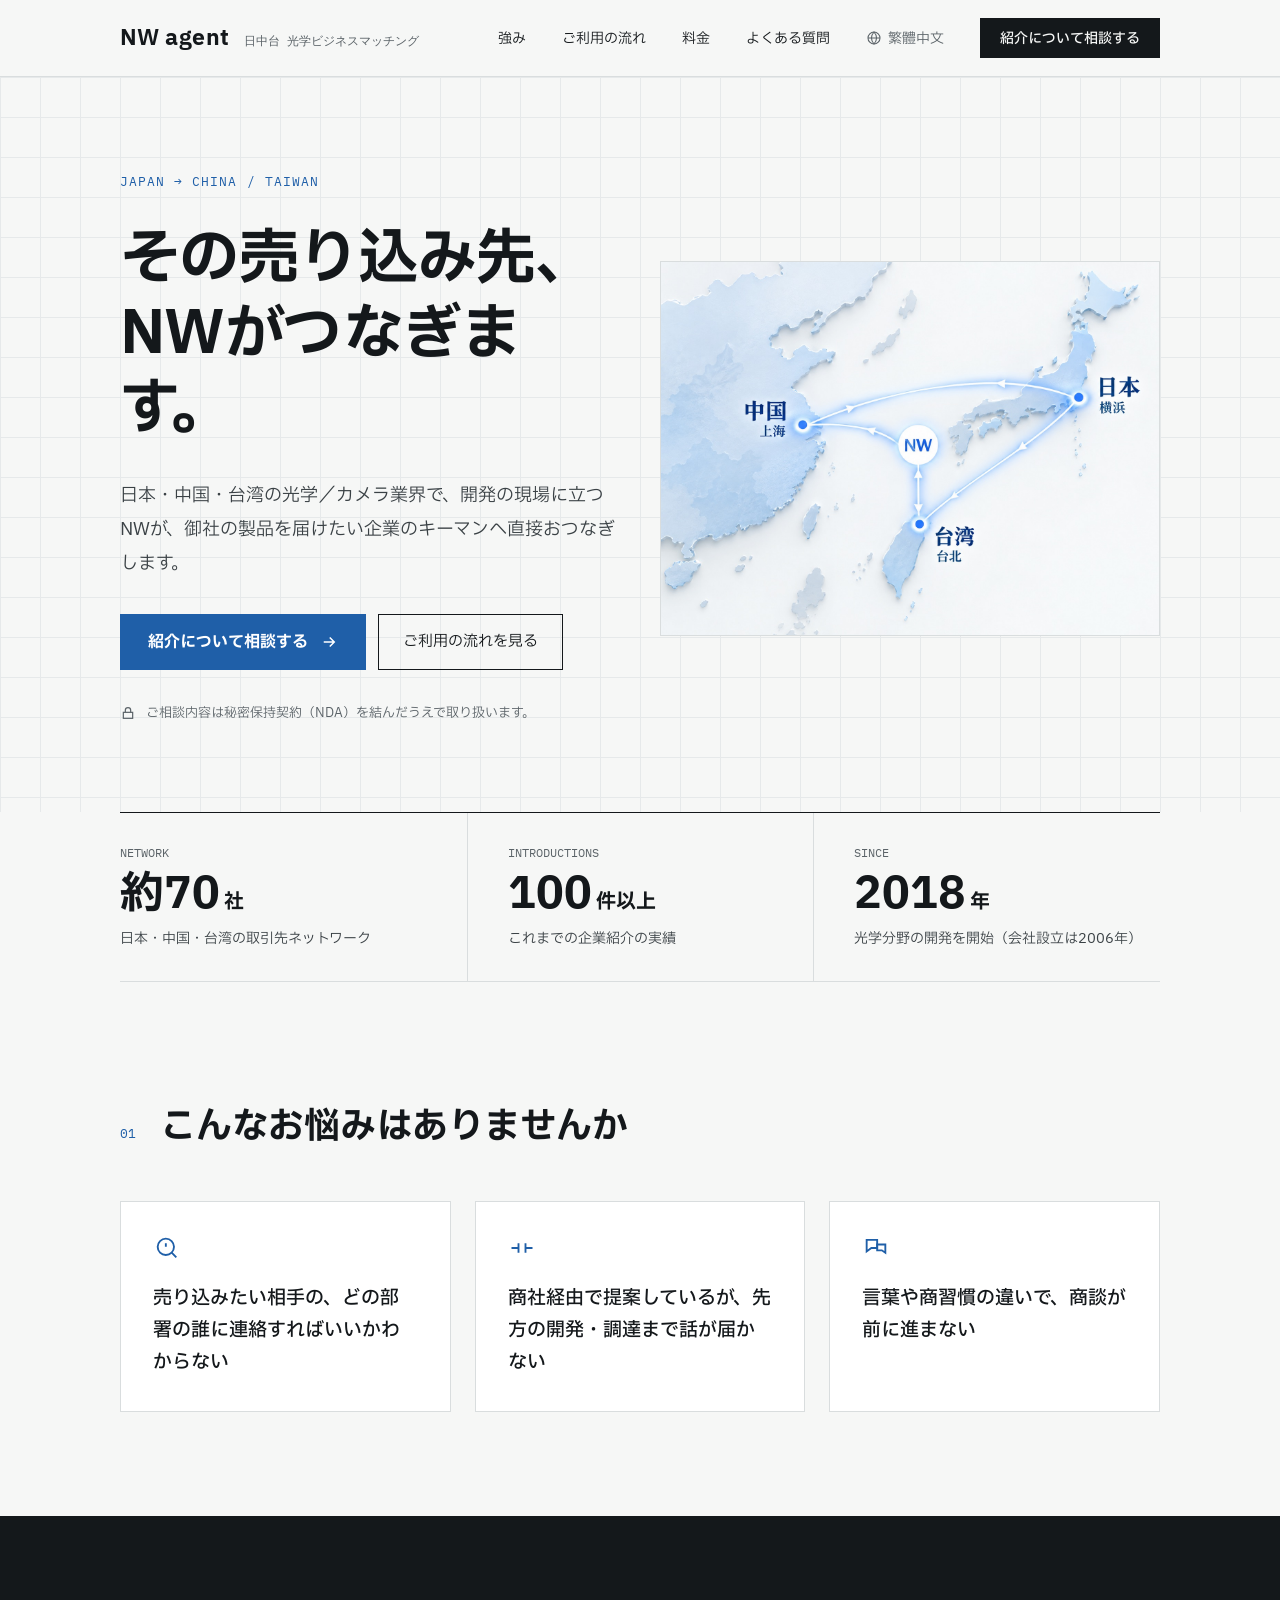
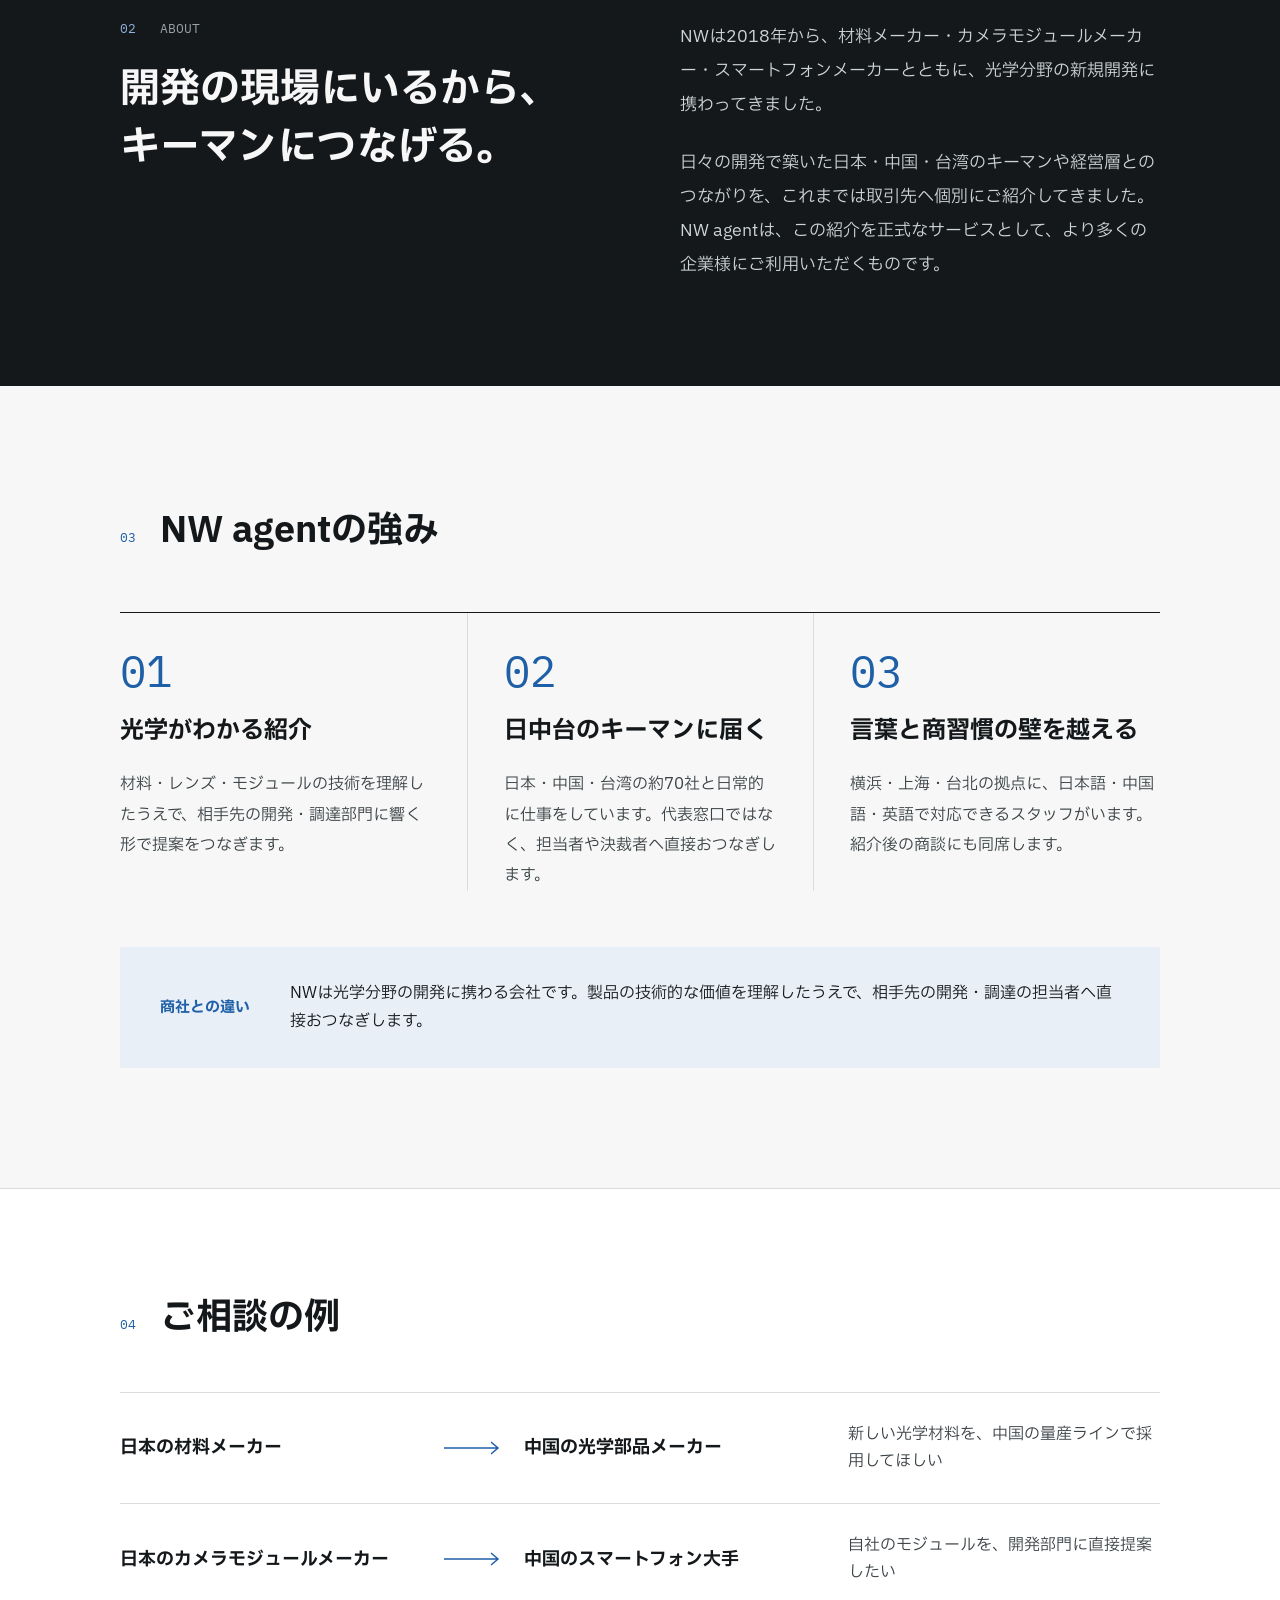
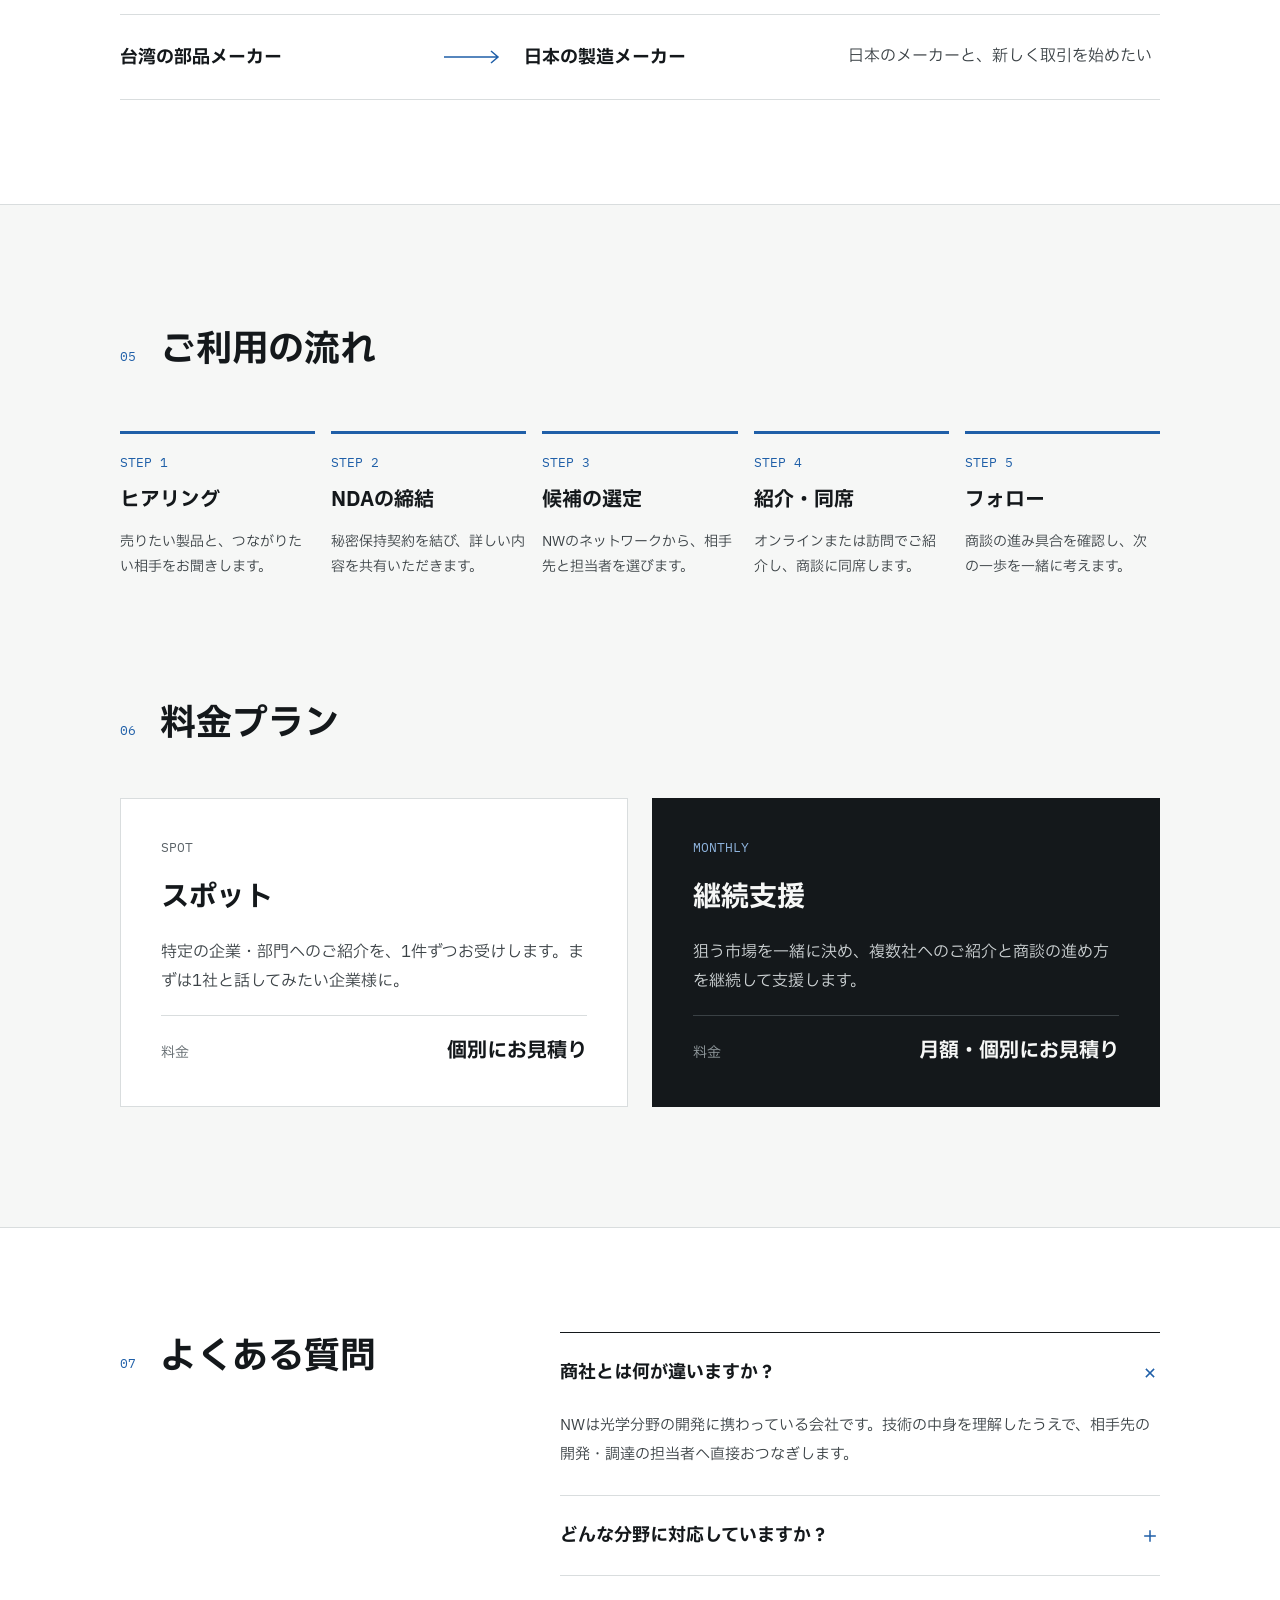
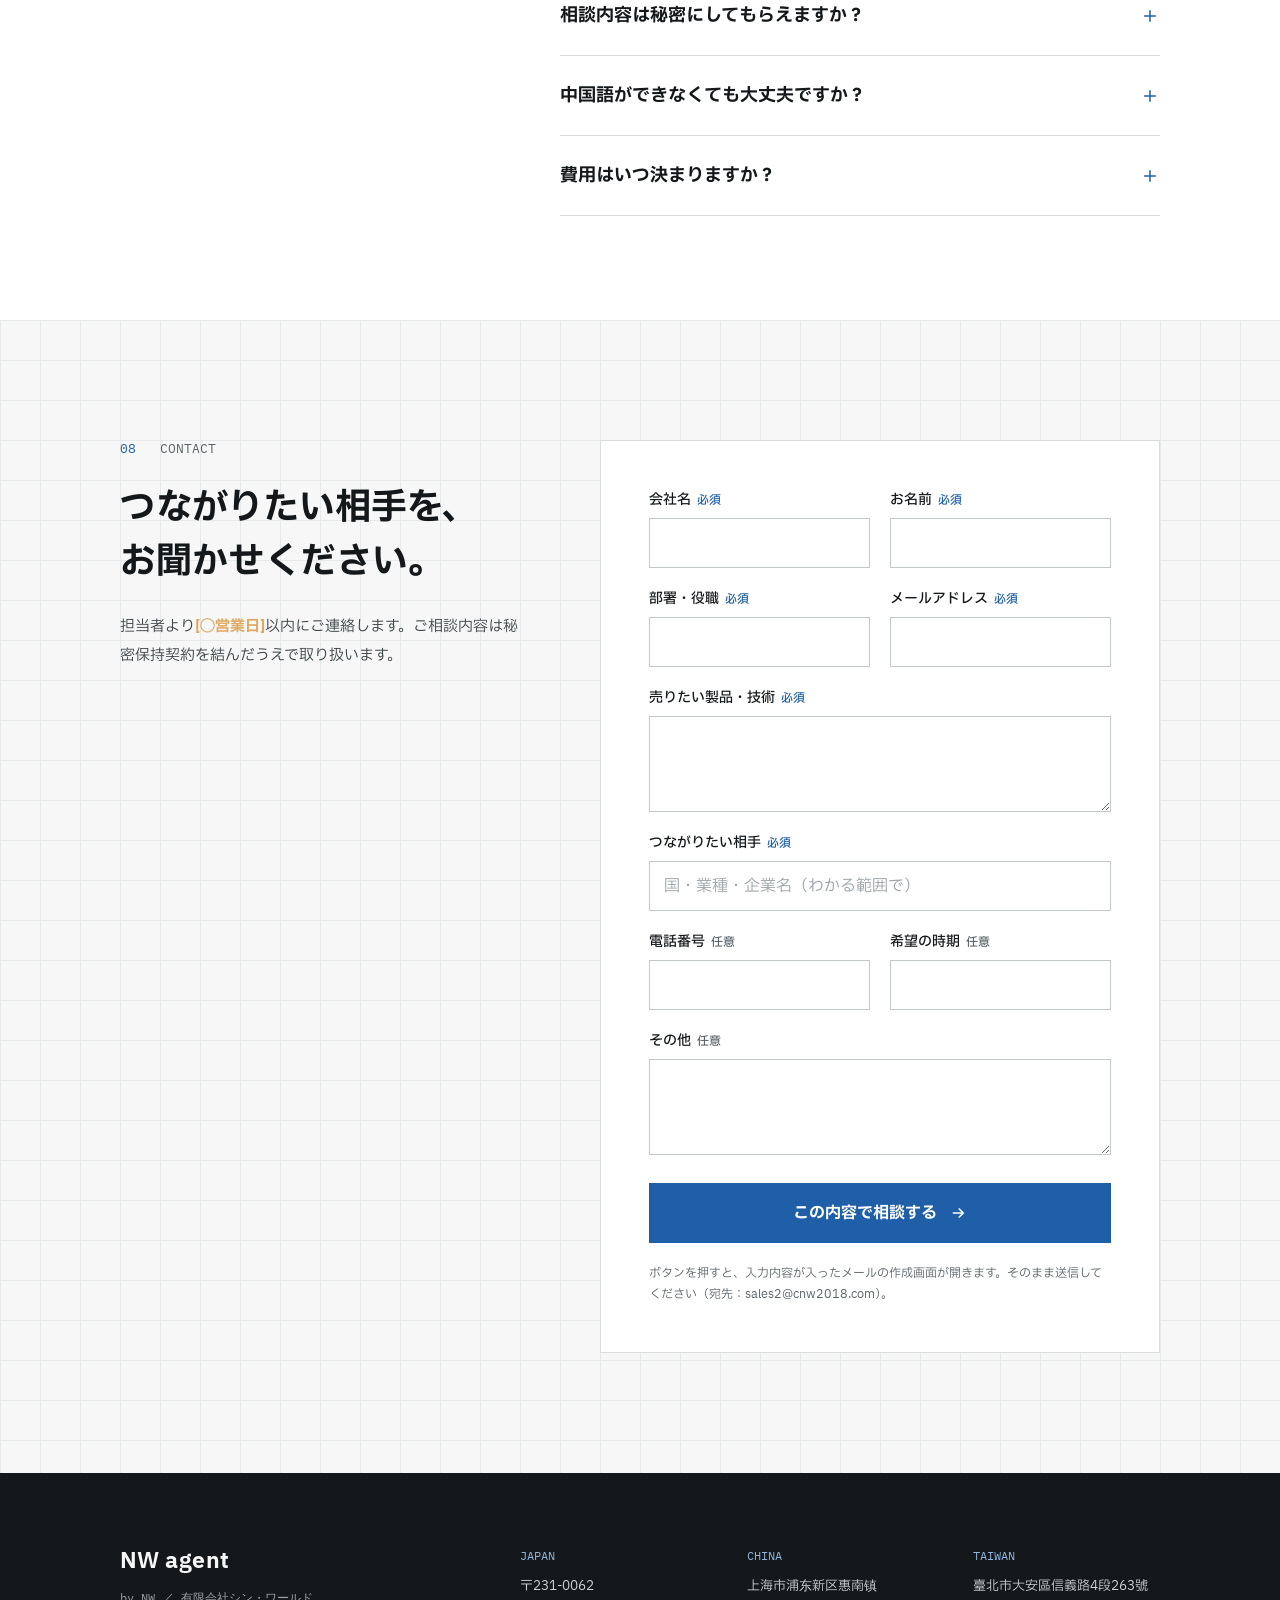
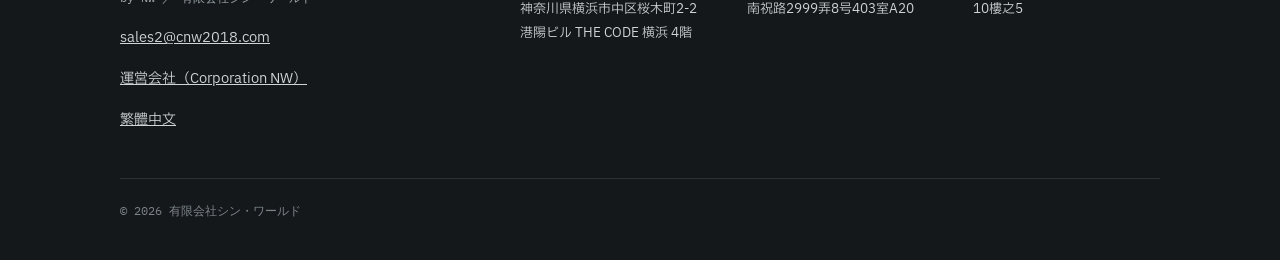
==== index.html @ 1e617617 "台北拠点の住所を記載 フッターの台湾拠点を 臺北市大安區信義路4段263號10樓之5 にする（日本語版・繁體中文版）。README の未確定事項から外す。  Co-Authored-By: Claud" ====
<!doctype html>
<html lang="ja">
<head>
<meta charset="utf-8">
<meta name="viewport" content="width=device-width, initial-scale=1">
<meta name="robots" content="noindex, nofollow">
<title>NW agent ｜ その売り込み先、NWがつなぎます。</title>
<meta name="description" content="日本・中国・台湾の光学／カメラ業界で、開発の現場に立つNWが、御社の製品を届けたい企業のキーマンへ直接おつなぎします。">
<link rel="preconnect" href="https://fonts.googleapis.com">
<link rel="preconnect" href="https://fonts.gstatic.com" crossorigin>
<link rel="stylesheet" href="https://fonts.googleapis.com/css2?family=IBM+Plex+Mono:wght@400;500&family=IBM+Plex+Sans+JP:wght@400;500;700&display=swap">
<link rel="alternate" hreflang="ja" href="https://sales2-nw.github.io/nw-agent-lp/">
<link rel="alternate" hreflang="zh-Hant-TW" href="https://sales2-nw.github.io/nw-agent-lp/zh-tw/">
<link rel="stylesheet" href="css/style.css">
</head>
<body>

<header class="site-header">
  <div class="wrap">
    <a class="brand" href="#top">
      <span class="brand-name">NW agent</span>
      <span class="brand-sub">日中台 光学ビジネスマッチング</span>
    </a>
    <button class="menu-btn" type="button" aria-label="メニューを開く" aria-expanded="false" aria-controls="site-nav">
      <svg width="24" height="24" viewBox="0 0 24 24" fill="none" stroke="currentColor" stroke-width="1.8" aria-hidden="true"><path d="M4 7h16M4 12h16M4 17h16"/></svg>
    </button>
    <nav class="nav" id="site-nav" aria-label="ページ内メニュー">
      <a href="#strengths">強み</a>
      <a href="#flow">ご利用の流れ</a>
      <a href="#pricing">料金</a>
      <a href="#faq">よくある質問</a>
      <a class="lang-link" href="zh-tw/" lang="zh-Hant-TW" hreflang="zh-Hant-TW"><svg width="16" height="16" viewBox="0 0 24 24" fill="none" stroke="currentColor" stroke-width="1.6" aria-hidden="true"><circle cx="12" cy="12" r="9"/><path d="M3 12h18M12 3c2.5 2.7 3.8 5.7 3.8 9s-1.3 6.3-3.8 9c-2.5-2.7-3.8-5.7-3.8-9S9.5 5.7 12 3z"/></svg>繁體中文</a>
      <a class="nav-cta" href="#contact">紹介について相談する</a>
    </nav>
  </div>
</header>

<main id="top">

  <section class="hero grid-bg">
    <div class="wrap">
      <div class="hero-copy">
        <span class="eyebrow">JAPAN → CHINA / TAIWAN</span>
        <h1>その売り込み先、<br>NWがつなぎます。</h1>
        <p class="hero-lead">日本・中国・台湾の光学／カメラ業界で、開発の現場に立つNWが、御社の製品を届けたい企業のキーマンへ直接おつなぎします。</p>
        <div class="hero-actions">
          <a class="btn btn-primary" href="#contact">紹介について相談する
            <svg width="18" height="18" viewBox="0 0 24 24" fill="none" stroke="currentColor" stroke-width="2" aria-hidden="true"><path d="M5 12h14M13 6l6 6-6 6"/></svg>
          </a>
          <a class="btn btn-outline" href="#flow">ご利用の流れを見る</a>
        </div>
        <p class="nda">
          <svg width="16" height="16" viewBox="0 0 24 24" fill="none" stroke="currentColor" stroke-width="1.8" aria-hidden="true"><rect x="5" y="11" width="14" height="9"/><path d="M8 11V8a4 4 0 0 1 8 0v3"/></svg>
          ご相談内容は秘密保持契約（NDA）を結んだうえで取り扱います。
        </p>
      </div>
      <div class="hero-visual">
        <img class="hero-map" src="images/network-map.jpg" width="1448" height="1086" alt="日本（横浜）・中国（上海）・台湾（台北）をNWがつなぐネットワーク図">
      </div>
    </div>
  </section>

  <div class="wrap">
    <div class="numbers">
      <div class="num">
        <span class="num-label">NETWORK</span>
        <span class="num-value">約70<small>社</small></span>
        <span class="num-desc">日本・中国・台湾の取引先ネットワーク</span>
      </div>
      <div class="num">
        <span class="num-label">INTRODUCTIONS</span>
        <span class="num-value">100<small>件以上</small></span>
        <span class="num-desc">これまでの企業紹介の実績</span>
      </div>
      <div class="num">
        <span class="num-label">SINCE</span>
        <span class="num-value">2018<small>年</small></span>
        <span class="num-desc">光学分野の開発を開始（会社設立は2006年）</span>
      </div>
    </div>
  </div>

  <section class="problems" aria-labelledby="problems-title">
    <div class="wrap">
      <div class="sec-head">
        <span class="sec-num">01</span>
        <h2 class="sec-title" id="problems-title">こんなお悩みはありませんか</h2>
      </div>
      <div class="cards-3">
        <div class="problem">
          <svg width="28" height="28" viewBox="0 0 24 24" fill="none" stroke="#1f5fa8" stroke-width="1.6" aria-hidden="true"><circle cx="11" cy="11" r="7"/><path d="M20 20l-4-4M11 8v3M11 14h.01"/></svg>
          <p>売り込みたい相手の、どの部署の誰に連絡すればいいかわからない</p>
        </div>
        <div class="problem">
          <svg width="28" height="28" viewBox="0 0 24 24" fill="none" stroke="#1f5fa8" stroke-width="1.6" aria-hidden="true"><path d="M3 12h6M15 12h6M9 8v8M15 8v8"/></svg>
          <p>商社経由で提案しているが、先方の開発・調達まで話が届かない</p>
        </div>
        <div class="problem">
          <svg width="28" height="28" viewBox="0 0 24 24" fill="none" stroke="#1f5fa8" stroke-width="1.6" aria-hidden="true"><path d="M4 5h9v7H8l-4 3z"/><path d="M13 9h7v7l-3-2h-4z"/></svg>
          <p>言葉や商習慣の違いで、商談が前に進まない</p>
        </div>
      </div>
    </div>
  </section>

  <section class="about" aria-labelledby="about-title">
    <div class="wrap">
      <div class="about-head">
        <div class="sec-head">
          <span class="sec-num" style="color: var(--accent-on-dark);">02</span>
          <span class="mono" style="font-size: 13px; color: var(--text-4);">ABOUT</span>
        </div>
        <h2 id="about-title">開発の現場にいるから、<br>キーマンにつなげる。</h2>
      </div>
      <div class="about-body">
        <p>NWは2018年から、材料メーカー・カメラモジュールメーカー・スマートフォンメーカーとともに、光学分野の新規開発に携わってきました。</p>
        <p>日々の開発で築いた日本・中国・台湾のキーマンや経営層とのつながりを、これまでは取引先へ個別にご紹介してきました。NW agentは、この紹介を正式なサービスとして、より多くの企業様にご利用いただくものです。</p>
      </div>
    </div>
  </section>

  <section class="strengths" id="strengths" aria-labelledby="strengths-title">
    <div class="wrap">
      <div class="sec-head">
        <span class="sec-num">03</span>
        <h2 class="sec-title" id="strengths-title">NW agentの強み</h2>
      </div>
      <div class="strength-list">
        <div class="strength">
          <span class="strength-num">01</span>
          <h3>光学がわかる紹介</h3>
          <p>材料・レンズ・モジュールの技術を理解したうえで、相手先の開発・調達部門に響く形で提案をつなぎます。</p>
        </div>
        <div class="strength">
          <span class="strength-num">02</span>
          <h3>日中台のキーマンに届く</h3>
          <p>日本・中国・台湾の約70社と日常的に仕事をしています。代表窓口ではなく、担当者や決裁者へ直接おつなぎします。</p>
        </div>
        <div class="strength">
          <span class="strength-num">03</span>
          <h3>言葉と商習慣の壁を越える</h3>
          <p>横浜・上海・台北の拠点に、日本語・中国語・英語で対応できるスタッフがいます。紹介後の商談にも同席します。</p>
        </div>
      </div>
      <div class="diff">
        <span class="diff-label">商社との違い</span>
        <p>NWは光学分野の開発に携わる会社です。製品の技術的な価値を理解したうえで、相手先の開発・調達の担当者へ直接おつなぎします。</p>
      </div>
    </div>
  </section>

  <section class="cases" aria-labelledby="cases-title">
    <div class="wrap">
      <div class="sec-head">
        <span class="sec-num">04</span>
        <h2 class="sec-title" id="cases-title">ご相談の例</h2>
      </div>
      <div>
        <div class="case">
          <span class="case-party">日本の材料メーカー</span>
          <svg width="56" height="16" viewBox="0 0 56 16" fill="none" stroke="#1f5fa8" stroke-width="1.5" aria-label="から"><path d="M0 8h54M47 2l7 6-7 6"/></svg>
          <span class="case-party">中国の光学部品メーカー</span>
          <p>新しい光学材料を、中国の量産ラインで採用してほしい</p>
        </div>
        <div class="case">
          <span class="case-party">日本のカメラモジュールメーカー</span>
          <svg width="56" height="16" viewBox="0 0 56 16" fill="none" stroke="#1f5fa8" stroke-width="1.5" aria-label="から"><path d="M0 8h54M47 2l7 6-7 6"/></svg>
          <span class="case-party">中国のスマートフォン大手</span>
          <p>自社のモジュールを、開発部門に直接提案したい</p>
        </div>
        <div class="case">
          <span class="case-party">台湾の部品メーカー</span>
          <svg width="56" height="16" viewBox="0 0 56 16" fill="none" stroke="#1f5fa8" stroke-width="1.5" aria-label="から"><path d="M0 8h54M47 2l7 6-7 6"/></svg>
          <span class="case-party">日本の製造メーカー</span>
          <p>日本のメーカーと、新しく取引を始めたい</p>
        </div>
      </div>
    </div>
  </section>

  <section class="flow" id="flow" aria-labelledby="flow-title">
    <div class="wrap">
      <div class="sec-head">
        <span class="sec-num">05</span>
        <h2 class="sec-title" id="flow-title">ご利用の流れ</h2>
      </div>
      <ol class="steps">
        <li class="step"><span class="step-num">STEP 1</span><h3>ヒアリング</h3><p>売りたい製品と、つながりたい相手をお聞きします。</p></li>
        <li class="step"><span class="step-num">STEP 2</span><h3>NDAの締結</h3><p>秘密保持契約を結び、詳しい内容を共有いただきます。</p></li>
        <li class="step"><span class="step-num">STEP 3</span><h3>候補の選定</h3><p>NWのネットワークから、相手先と担当者を選びます。</p></li>
        <li class="step"><span class="step-num">STEP 4</span><h3>紹介・同席</h3><p>オンラインまたは訪問でご紹介し、商談に同席します。</p></li>
        <li class="step"><span class="step-num">STEP 5</span><h3>フォロー</h3><p>商談の進み具合を確認し、次の一歩を一緒に考えます。</p></li>
      </ol>
    </div>
  </section>

  <section class="pricing" id="pricing" aria-labelledby="pricing-title">
    <div class="wrap">
      <div class="sec-head">
        <span class="sec-num">06</span>
        <h2 class="sec-title" id="pricing-title">料金プラン</h2>
      </div>
      <div class="plans">
        <div class="plan">
          <span class="plan-tag">SPOT</span>
          <h3>スポット</h3>
          <p>特定の企業・部門へのご紹介を、1件ずつお受けします。まずは1社と話してみたい企業様に。</p>
          <div class="plan-price"><span>料金</span><span>個別にお見積り</span></div>
        </div>
        <div class="plan plan-dark">
          <span class="plan-tag">MONTHLY</span>
          <h3>継続支援</h3>
          <p>狙う市場を一緒に決め、複数社へのご紹介と商談の進め方を継続して支援します。</p>
          <div class="plan-price"><span>料金</span><span>月額・個別にお見積り</span></div>
        </div>
      </div>
    </div>
  </section>

  <section class="faq" id="faq" aria-labelledby="faq-title">
    <div class="wrap">
      <div class="sec-head">
        <span class="sec-num">07</span>
        <h2 class="sec-title" id="faq-title">よくある質問</h2>
      </div>
      <div class="faq-list">
        <details open>
          <summary>商社とは何が違いますか？<svg width="20" height="20" viewBox="0 0 24 24" fill="none" stroke="currentColor" stroke-width="1.8" aria-hidden="true"><path d="M12 5v14M5 12h14"/></svg></summary>
          <p>NWは光学分野の開発に携わっている会社です。技術の中身を理解したうえで、相手先の開発・調達の担当者へ直接おつなぎします。</p>
        </details>
        <details>
          <summary>どんな分野に対応していますか？<svg width="20" height="20" viewBox="0 0 24 24" fill="none" stroke="currentColor" stroke-width="1.8" aria-hidden="true"><path d="M12 5v14M5 12h14"/></svg></summary>
          <p>カメラ・光学（材料、レンズ、カメラモジュール、スマートフォン）が中心です。周辺の分野もご相談ください。</p>
        </details>
        <details>
          <summary>相談内容は秘密にしてもらえますか？<svg width="20" height="20" viewBox="0 0 24 24" fill="none" stroke="currentColor" stroke-width="1.8" aria-hidden="true"><path d="M12 5v14M5 12h14"/></svg></summary>
          <p>はい。秘密保持契約（NDA）を結んだうえで、詳しい内容をお伺いします。</p>
        </details>
        <details>
          <summary>中国語ができなくても大丈夫ですか？<svg width="20" height="20" viewBox="0 0 24 24" fill="none" stroke="currentColor" stroke-width="1.8" aria-hidden="true"><path d="M12 5v14M5 12h14"/></svg></summary>
          <p>横浜・上海・台北の拠点に、日本語・中国語・英語で対応できるスタッフがいます。</p>
        </details>
        <details>
          <summary>費用はいつ決まりますか？<svg width="20" height="20" viewBox="0 0 24 24" fill="none" stroke="currentColor" stroke-width="1.8" aria-hidden="true"><path d="M12 5v14M5 12h14"/></svg></summary>
          <p>ヒアリングのあと、ご紹介の内容に合わせてお見積りします。</p>
        </details>
      </div>
    </div>
  </section>

  <section class="contact grid-bg" id="contact" aria-labelledby="contact-title">
    <div class="wrap">
      <div class="contact-head">
        <div class="sec-head">
          <span class="sec-num">08</span>
          <span class="mono" style="font-size: 13px; color: var(--text-3);">CONTACT</span>
        </div>
        <h2 id="contact-title">つながりたい相手を、<br>お聞かせください。</h2>
        <p>担当者より<span class="placeholder">[◯営業日]</span>以内にご連絡します。ご相談内容は秘密保持契約を結んだうえで取り扱います。</p>
      </div>

      <!-- 送信の仕組みは公開前に決定。それまではメールソフトを開いて送信する -->
      <form class="form" id="contact-form" novalidate data-subject="NW agent 紹介のご相談" data-greeting="NW agent ご担当者様&#10;&#10;以下の内容で紹介について相談させてください。">
        <div class="form-row">
          <div class="field"><label for="f-company">会社名<span class="req">必須</span></label><input id="f-company" name="会社名" required autocomplete="organization"></div>
          <div class="field"><label for="f-name">お名前<span class="req">必須</span></label><input id="f-name" name="お名前" required autocomplete="name"></div>
          <div class="field"><label for="f-dept">部署・役職<span class="req">必須</span></label><input id="f-dept" name="部署・役職" required autocomplete="organization-title"></div>
          <div class="field"><label for="f-email">メールアドレス<span class="req">必須</span></label><input id="f-email" name="メールアドレス" type="email" required autocomplete="email"></div>
        </div>
        <div class="field"><label for="f-product">売りたい製品・技術<span class="req">必須</span></label><textarea id="f-product" name="売りたい製品・技術" required></textarea></div>
        <div class="field"><label for="f-target">つながりたい相手<span class="req">必須</span></label><input id="f-target" name="つながりたい相手" required placeholder="国・業種・企業名（わかる範囲で）"></div>
        <div class="form-row">
          <div class="field"><label for="f-tel">電話番号<span class="opt">任意</span></label><input id="f-tel" name="電話番号" type="tel" autocomplete="tel"></div>
          <div class="field"><label for="f-when">希望の時期<span class="opt">任意</span></label><input id="f-when" name="希望の時期"></div>
        </div>
        <div class="field"><label for="f-note">その他<span class="opt">任意</span></label><textarea id="f-note" name="その他"></textarea></div>
        <button class="btn btn-primary" type="submit">この内容で相談する
          <svg width="18" height="18" viewBox="0 0 24 24" fill="none" stroke="currentColor" stroke-width="2" aria-hidden="true"><path d="M5 12h14M13 6l6 6-6 6"/></svg>
        </button>
        <p class="form-note">ボタンを押すと、入力内容が入ったメールの作成画面が開きます。そのまま送信してください（宛先：sales2@cnw2018.com）。</p>
      </form>
    </div>
  </section>

</main>

<footer class="site-footer">
  <div class="wrap">
    <div class="footer-grid">
      <div class="footer-brand">
        <span class="brand-name">NW agent</span>
        <span class="mono">by NW ／ 有限会社シン・ワールド</span>
        <a href="mailto:sales2@cnw2018.com">sales2@cnw2018.com</a>
        <a href="../">運営会社（Corporation NW）</a>
        <a class="footer-lang" href="zh-tw/" lang="zh-Hant-TW" hreflang="zh-Hant-TW">繁體中文</a>
      </div>
      <address class="office">
        <span class="mono">JAPAN</span>
        <span>〒231-0062<br class="pc">神奈川県横浜市中区桜木町2-2<br class="pc">港陽ビル THE CODE 横浜 4階</span>
      </address>
      <address class="office">
        <span class="mono">CHINA</span>
        <span>上海市浦东新区惠南镇<br class="pc">南祝路2999弄8号403室A20</span>
      </address>
      <address class="office">
        <span class="mono">TAIWAN</span>
        <span lang="zh-Hant-TW">臺北市大安區信義路4段263號<br class="pc">10樓之5</span>
      </address>
    </div>
    <div class="copyright mono">© 2026 有限会社シン・ワールド</div>
  </div>
</footer>

<script src="js/main.js"></script>
</body>
</html>
---- css/style.css ----
:root {
  --bg: #f6f7f6;
  --white: #ffffff;
  --ink: #14181b;
  --text-2: #3a4145;
  --text-3: #5b6368;
  --text-4: #9aa2a6;
  --line: #d9ddde;
  --field: #c3c9cb;
  --grid: #e6e9ea;
  --accent: #1f5fa8;
  --accent-hover: #164a85;
  --accent-soft: #e8eff7;
  --accent-on-dark: #8fb4de;
  --on-dark: #cfd4d6;
  --on-dark-line: #3a4145;
  --placeholder: #e0a860;
  --sans: "IBM Plex Sans JP", "Hiragino Sans", "Yu Gothic", sans-serif;
  --mono: "IBM Plex Mono", ui-monospace, Menlo, monospace;
  --pad: 120px;
}
* { box-sizing: border-box; }
html { scroll-behavior: smooth; }
@media (prefers-reduced-motion: reduce) { html { scroll-behavior: auto; } }
body {
  margin: 0;
  overflow-x: hidden;
  background: var(--bg);
  color: var(--ink);
  font-family: var(--sans);
  -webkit-font-smoothing: antialiased;
}
h1, h2, h3, p { margin: 0; }
:lang(zh-Hant-TW) { --sans: "Noto Sans TC", "PingFang TC", "Microsoft JhengHei", sans-serif; }
:lang(ja) { --sans: "IBM Plex Sans JP", "Hiragino Sans", "Yu Gothic", sans-serif; }
p, h2 { text-wrap: pretty; }
img { display: block; max-width: 100%; height: auto; }
a { color: var(--accent); }
a:hover { color: var(--accent-hover); }
.mono { font-family: var(--mono); }
.wrap { max-width: 1440px; margin: 0 auto; padding-left: var(--pad); padding-right: var(--pad); }
.grid-bg {
  background-image: linear-gradient(var(--grid) 1px, transparent 1px), linear-gradient(90deg, var(--grid) 1px, transparent 1px);
  background-size: 40px 40px;
}
.sec-head { display: flex; align-items: baseline; gap: 24px; }
.sec-num { font-family: var(--mono); font-size: 13px; color: var(--accent); }
.sec-title { font-size: 36px; font-weight: 700; line-height: 1.4; }

/* buttons */
.btn {
  display: inline-flex; align-items: center; justify-content: center; gap: 12px;
  min-height: 56px; padding: 0 28px;
  font: inherit; font-size: 16px; font-weight: 700;
  text-decoration: none; cursor: pointer; border: 0;
  transition: background-color .15s;
}
.btn-primary { background: var(--accent); color: #fff; }
.btn-primary:hover { background: var(--accent-hover); color: #fff; }
.btn-outline { background: transparent; color: var(--ink); border: 1px solid var(--ink); font-weight: 400; font-size: 15px; padding: 0 24px; }
.btn-outline:hover { background: var(--white); color: var(--ink); }
.btn svg { flex-shrink: 0; }

/* header */
.site-header { position: sticky; top: 0; z-index: 10; background: rgba(246, 247, 246, .94); backdrop-filter: blur(6px); border-bottom: 1px solid var(--line); }
.site-header .wrap { display: flex; align-items: center; justify-content: space-between; height: 76px; }
.brand { display: flex; align-items: baseline; gap: 14px; color: var(--ink); text-decoration: none; }
.brand:hover { color: var(--ink); }
.brand-name { font-size: 22px; font-weight: 700; letter-spacing: .02em; }
.brand-sub { font-family: var(--mono); font-size: 12px; color: var(--text-3); }
.nav { display: flex; align-items: center; gap: 36px; font-size: 14px; }
.nav a { color: var(--ink); text-decoration: none; }
.nav a:hover { color: var(--accent); }
.nav .nav-cta { display: inline-flex; align-items: center; height: 40px; padding: 0 20px; background: var(--ink); color: var(--bg); font-weight: 500; }
.nav .nav-cta:hover { background: var(--accent); color: #fff; }
.nav .lang-link { display: inline-flex; align-items: center; gap: 6px; color: var(--text-3); }
.nav .lang-link:hover { color: var(--accent); }
.footer-lang { color: var(--on-dark); font-size: 13px; }
.menu-btn { display: none; width: 44px; height: 44px; align-items: center; justify-content: center; background: none; border: 0; color: var(--ink); cursor: pointer; }

/* hero */
.hero .wrap { display: grid; grid-template-columns: minmax(0, 1fr) minmax(0, 1fr); gap: 40px; align-items: center; padding-top: 96px; padding-bottom: 88px; }
.hero-copy { display: flex; flex-direction: column; gap: 32px; }
.eyebrow { font-family: var(--mono); font-size: 13px; color: var(--accent); letter-spacing: .08em; }
.hero h1 { font-size: 60px; line-height: 1.25; font-weight: 700; letter-spacing: -.01em; }
.hero-lead { font-size: 18px; line-height: 1.9; color: var(--text-2); max-width: 540px; }
.hero-actions { display: flex; flex-wrap: wrap; gap: 12px; }
.nda { display: flex; align-items: flex-start; gap: 10px; font-size: 13px; line-height: 1.7; color: var(--text-3); }
.nda svg { flex-shrink: 0; margin-top: 3px; }
.hero-map { border: 1px solid var(--line); width: 100%; aspect-ratio: 4 / 3; object-fit: cover; }

/* numbers */
.numbers { display: grid; grid-template-columns: repeat(3, minmax(0, 1fr)); border-top: 1px solid var(--ink); border-bottom: 1px solid var(--line); }
.num { display: flex; flex-direction: column; gap: 8px; padding: 32px 0 32px 40px; border-left: 1px solid var(--line); }
.num:first-child { padding-left: 0; border-left: 0; }
.num-label { font-family: var(--mono); font-size: 12px; color: var(--text-3); }
.num-value { font-size: 44px; font-weight: 700; line-height: 1.2; }
.num-value small { font-size: 20px; margin-left: 4px; }
.num-desc { font-size: 14px; color: var(--text-2); }

/* problems */
.problems .wrap { display: flex; flex-direction: column; gap: 48px; padding-top: 120px; padding-bottom: 104px; }
.cards-3 { display: grid; grid-template-columns: repeat(3, minmax(0, 1fr)); gap: 24px; }
.problem { display: flex; flex-direction: column; gap: 20px; padding: 32px; background: var(--white); border: 1px solid var(--line); }
.problem p { font-size: 19px; line-height: 1.7; font-weight: 500; }

/* about */
.about { background: var(--ink); color: var(--bg); }
.about .wrap { display: grid; grid-template-columns: minmax(0, 1fr) minmax(0, 1fr); gap: 80px; padding-top: 104px; padding-bottom: 104px; }
.about-head { display: flex; flex-direction: column; gap: 24px; }
.about h2 { font-size: 40px; line-height: 1.45; font-weight: 700; }
.about-body { display: flex; flex-direction: column; gap: 24px; font-size: 17px; line-height: 2; color: var(--on-dark); }

/* strengths */
.strengths .wrap { display: flex; flex-direction: column; gap: 56px; padding-top: 120px; padding-bottom: 120px; }
.strength-list { display: grid; grid-template-columns: repeat(3, minmax(0, 1fr)); border-top: 1px solid var(--ink); }
.strength { display: flex; flex-direction: column; gap: 20px; padding: 36px 36px 0; border-left: 1px solid var(--line); }
.strength:first-child { padding-left: 0; border-left: 0; }
.strength:last-child { padding-right: 0; }
.strength-num { font-family: var(--mono); font-size: 44px; color: var(--accent); line-height: 1; }
.strength h3 { font-size: 24px; font-weight: 700; }
.strength p { font-size: 16px; line-height: 1.9; color: var(--text-2); }
.diff { display: flex; gap: 40px; align-items: center; padding: 32px 40px; background: var(--accent-soft); }
.diff-label { flex-shrink: 0; font-size: 15px; font-weight: 700; color: var(--accent); }
.diff p { font-size: 16px; line-height: 1.8; }

/* cases */
.cases { background: var(--white); border-top: 1px solid var(--line); border-bottom: 1px solid var(--line); }
.cases .wrap { display: flex; flex-direction: column; gap: 48px; padding-top: 104px; padding-bottom: 104px; }
.case { display: grid; grid-template-columns: 300px 56px 300px minmax(0, 1fr); align-items: center; gap: 24px; padding: 28px 0; border-top: 1px solid var(--line); }
.case:last-child { border-bottom: 1px solid var(--line); }
.case-party { font-size: 18px; font-weight: 700; }
.case p { font-size: 16px; color: var(--text-2); line-height: 1.7; }

/* flow */
.flow .wrap { display: flex; flex-direction: column; gap: 56px; padding-top: 120px; padding-bottom: 120px; }
.steps { display: grid; grid-template-columns: repeat(5, minmax(0, 1fr)); gap: 16px; list-style: none; margin: 0; padding: 0; }
.step { display: flex; flex-direction: column; gap: 14px; padding-top: 20px; border-top: 3px solid var(--accent); }
.step-num { font-family: var(--mono); font-size: 13px; color: var(--accent); }
.step h3 { font-size: 20px; font-weight: 700; }
.step p { font-size: 14px; line-height: 1.8; color: var(--text-2); }

/* pricing */
.pricing .wrap { display: flex; flex-direction: column; gap: 48px; padding-bottom: 120px; }
.plans { display: grid; grid-template-columns: repeat(2, minmax(0, 1fr)); gap: 24px; }
.plan { display: flex; flex-direction: column; gap: 20px; padding: 40px; background: var(--white); border: 1px solid var(--line); }
.plan-tag { font-family: var(--mono); font-size: 13px; color: var(--text-3); }
.plan h3 { font-size: 28px; font-weight: 700; }
.plan p { font-size: 16px; line-height: 1.8; color: var(--text-2); flex-grow: 1; }
.plan-price { display: flex; justify-content: space-between; align-items: baseline; gap: 16px; padding-top: 20px; border-top: 1px solid var(--line); }
.plan-price span:first-child { font-size: 14px; color: var(--text-3); }
.plan-price span:last-child { font-size: 20px; font-weight: 700; }
.plan-dark { background: var(--ink); color: var(--bg); border-color: var(--ink); }
.plan-dark .plan-tag { color: var(--accent-on-dark); }
.plan-dark p { color: var(--on-dark); }
.plan-dark .plan-price { border-top-color: var(--on-dark-line); }
.plan-dark .plan-price span:first-child { color: var(--text-4); }

/* faq */
.faq { background: var(--white); border-top: 1px solid var(--line); }
.faq .wrap { display: grid; grid-template-columns: 360px minmax(0, 1fr); gap: 80px; padding-top: 104px; padding-bottom: 104px; }
.faq-list { border-top: 1px solid var(--ink); }
.faq details { border-bottom: 1px solid var(--line); }
.faq summary {
  display: flex; justify-content: space-between; align-items: center; gap: 16px;
  padding: 26px 0; font-size: 18px; font-weight: 700; cursor: pointer; list-style: none;
}
.faq summary::-webkit-details-marker { display: none; }
.faq summary svg { flex-shrink: 0; transition: transform .2s; color: var(--accent); }
.faq details[open] summary svg { transform: rotate(45deg); }
.faq details p { padding: 0 0 26px; font-size: 15px; line-height: 1.9; color: var(--text-2); }

/* contact */
.contact .wrap { display: grid; grid-template-columns: 400px minmax(0, 1fr); gap: 80px; padding-top: 120px; padding-bottom: 120px; }
.contact-head { display: flex; flex-direction: column; gap: 24px; }
.contact-head h2 { font-size: 36px; line-height: 1.5; font-weight: 700; }
.contact-head p { font-size: 15px; line-height: 1.9; color: var(--text-2); }
.placeholder { color: var(--placeholder); font-weight: 700; }
.form { display: flex; flex-direction: column; gap: 20px; padding: 48px; background: var(--white); border: 1px solid var(--line); }
.form-row { display: grid; grid-template-columns: repeat(2, minmax(0, 1fr)); gap: 20px; }
.field { display: flex; flex-direction: column; gap: 8px; }
.field label { font-size: 14px; font-weight: 500; }
.req, .opt { font-size: 12px; margin-left: 6px; }
.req { color: var(--accent); }
.opt { color: var(--text-3); }
.field input, .field textarea {
  width: 100%; min-height: 48px; padding: 12px 14px;
  font: inherit; font-size: 16px; color: var(--ink);
  background: var(--white); border: 1px solid var(--field); border-radius: 0;
}
.field textarea { min-height: 96px; resize: vertical; line-height: 1.7; }
.field input::placeholder, .field textarea::placeholder { color: var(--text-4); }
.field input:focus, .field textarea:focus { outline: 2px solid var(--accent); outline-offset: -1px; border-color: var(--accent); }
.form .btn { width: 100%; min-height: 60px; margin-top: 8px; }
.form-note { font-size: 12px; line-height: 1.7; color: var(--text-3); }

/* footer */
.site-footer { background: var(--ink); color: var(--on-dark); }
.site-footer .wrap { display: flex; flex-direction: column; gap: 48px; padding-top: 72px; padding-bottom: 40px; }
.footer-grid { display: grid; grid-template-columns: 360px repeat(3, minmax(0, 1fr)); gap: 40px; }
.footer-brand { display: flex; flex-direction: column; gap: 12px; }
.footer-brand .brand-name { color: var(--bg); }
.footer-brand .mono { font-size: 12px; color: var(--text-4); }
.footer-brand a { color: var(--on-dark); font-size: 14px; margin-top: 8px; }
.office { display: flex; flex-direction: column; gap: 8px; font-size: 13px; line-height: 1.8; font-style: normal; }
.office .mono { font-size: 12px; color: var(--accent-on-dark); }
.office .placeholder { color: var(--placeholder); font-weight: 400; }
.copyright { padding-top: 24px; border-top: 1px solid #2c3236; font-size: 12px; color: #7c8488; }

/* ---------- tablet ---------- */
@media (max-width: 1180px) {
  :root { --pad: 48px; }
  .hero h1 { font-size: 48px; }
  .case { grid-template-columns: minmax(0, 1fr) 40px minmax(0, 1fr); }
  .case p { grid-column: 1 / -1; }
  .steps { grid-template-columns: repeat(3, minmax(0, 1fr)); row-gap: 32px; }
  .faq .wrap, .contact .wrap { grid-template-columns: minmax(0, 1fr); gap: 40px; }
  .footer-grid { grid-template-columns: repeat(2, minmax(0, 1fr)); }
}

/* ---------- mobile ---------- */
@media (max-width: 860px) {
  :root { --pad: 20px; }
  .grid-bg { background-size: 28px 28px; }
  .sec-head { flex-direction: column; gap: 8px; }
  .sec-num { font-size: 12px; }
  .sec-title { font-size: 24px; }

  .site-header .wrap { height: 60px; }
  .brand { flex-direction: column; gap: 2px; }
  .brand-name { font-size: 18px; }
  .brand-sub { font-size: 10px; }
  .menu-btn { display: inline-flex; }
  .nav {
    display: none; position: absolute; top: 60px; left: 0; right: 0;
    flex-direction: column; align-items: stretch; gap: 0;
    padding: 8px 20px 20px; background: var(--bg); border-bottom: 1px solid var(--line);
  }
  .nav.open { display: flex; }
  .nav a { display: flex; align-items: center; min-height: 48px; border-bottom: 1px solid var(--line); font-size: 15px; }
  .nav .lang-link { display: flex; }
  .nav .nav-cta { justify-content: center; height: 52px; margin-top: 16px; border-bottom: 0; order: 1; }

  .hero .wrap { grid-template-columns: minmax(0, 1fr); gap: 24px; padding-top: 40px; padding-bottom: 36px; }
  .hero-copy { display: contents; }
  .eyebrow { font-size: 11px; order: 1; }
  .hero h1 { font-size: 34px; line-height: 1.35; order: 2; }
  .hero-lead { font-size: 15px; order: 3; }
  .hero-visual { order: 4; }
  .hero-actions { order: 5; flex-direction: column; }
  .hero-actions .btn { width: 100%; }
  .hero-actions .btn-outline { display: none; }
  .nda { font-size: 12px; order: 6; }

  .num { gap: 4px; padding: 18px 0 18px 12px; }
  .num-label { display: none; }
  .num-value { font-size: 26px; }
  .num-value small { font-size: 13px; margin-left: 0; }
  .num-desc { font-size: 11px; line-height: 1.5; }

  .problems .wrap { gap: 24px; padding-top: 64px; padding-bottom: 56px; }
  .cards-3 { grid-template-columns: minmax(0, 1fr); gap: 12px; }
  .problem { flex-direction: row; align-items: flex-start; gap: 16px; padding: 20px; }
  .problem svg { width: 24px; height: 24px; flex-shrink: 0; }
  .problem p { font-size: 15px; }

  .about .wrap { grid-template-columns: minmax(0, 1fr); gap: 20px; padding-top: 56px; padding-bottom: 56px; }
  .about h2 { font-size: 26px; line-height: 1.5; }
  .about-body { font-size: 15px; line-height: 1.95; gap: 20px; }

  .strengths .wrap { gap: 24px; padding-top: 64px; padding-bottom: 64px; }
  .strength-list { grid-template-columns: minmax(0, 1fr); }
  .strength, .strength:first-child, .strength:last-child { display: grid; grid-template-columns: auto minmax(0, 1fr); column-gap: 14px; row-gap: 10px; align-items: baseline; padding: 24px 0; border-left: 0; border-top: 1px solid var(--line); }
  .strength:first-child { border-top: 0; }
  .strength-num { font-size: 24px; }
  .strength h3 { font-size: 19px; }
  .strength p { grid-column: 1 / -1; font-size: 14px; }
  .diff { flex-direction: column; align-items: flex-start; gap: 8px; padding: 20px; }
  .diff-label { font-size: 14px; }
  .diff p { font-size: 14px; }

  .cases .wrap { gap: 24px; padding-top: 56px; padding-bottom: 56px; }
  .case { display: flex; flex-wrap: wrap; align-items: center; gap: 8px 10px; padding: 20px 0; }
  .case-party { font-size: 15px; }
  .case svg { width: 28px; }
  .case p { flex-basis: 100%; font-size: 14px; }

  .flow .wrap { gap: 24px; padding-top: 64px; padding-bottom: 64px; }
  .steps { grid-template-columns: minmax(0, 1fr); gap: 0; margin-left: 6px; border-left: 2px solid var(--accent); }
  .step { gap: 4px; padding: 0 0 22px 20px; border-top: 0; }
  .step:last-child { padding-bottom: 0; }
  .step-num { font-size: 11px; }
  .step h3 { font-size: 17px; }
  .step p { font-size: 13px; line-height: 1.7; }

  .pricing .wrap { gap: 20px; padding-bottom: 64px; }
  .plans { grid-template-columns: minmax(0, 1fr); gap: 14px; }
  .plan { gap: 14px; padding: 24px; }
  .plan-tag { font-size: 11px; }
  .plan h3 { font-size: 22px; }
  .plan p { font-size: 14px; }
  .plan-price { padding-top: 14px; }
  .plan-price span:first-child { font-size: 13px; }
  .plan-price span:last-child { font-size: 16px; }

  .faq .wrap { gap: 20px; padding-top: 56px; padding-bottom: 56px; }
  .faq summary { padding: 20px 0; font-size: 16px; }
  .faq details p { padding-bottom: 20px; font-size: 14px; line-height: 1.85; }

  .contact .wrap { gap: 24px; padding-top: 64px; padding-bottom: 64px; }
  .contact-head { gap: 12px; }
  .contact-head h2 { font-size: 24px; }
  .contact-head p { font-size: 13px; line-height: 1.8; }
  .form { gap: 16px; padding: 20px; }
  .form-row { grid-template-columns: minmax(0, 1fr); gap: 16px; }
  .field label { font-size: 13px; }
  .form .btn { min-height: 56px; }

  .site-footer .wrap { gap: 24px; padding-top: 48px; padding-bottom: 32px; }
  .footer-grid { grid-template-columns: minmax(0, 1fr); gap: 24px; }
  .office { font-size: 12px; gap: 4px; }
  .office br.pc { display: none; }
  .copyright { padding-top: 18px; font-size: 11px; }
}
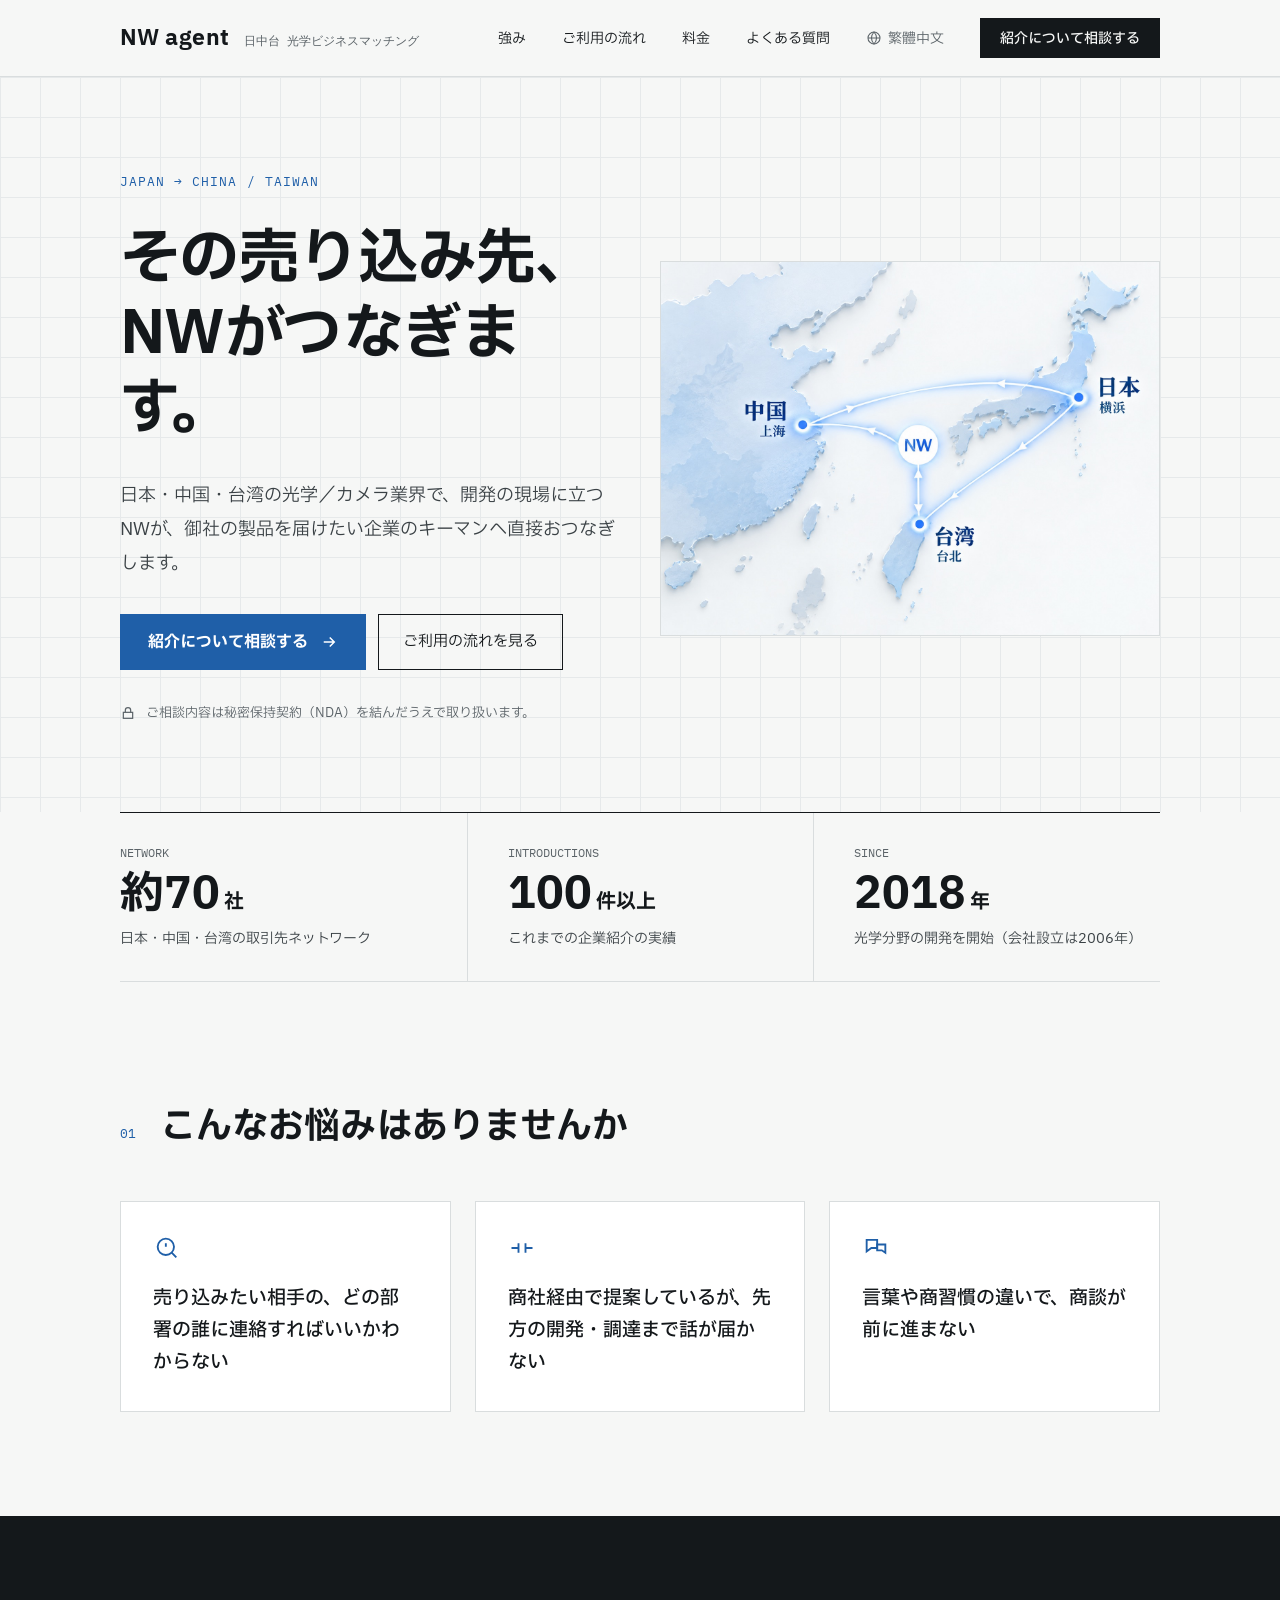
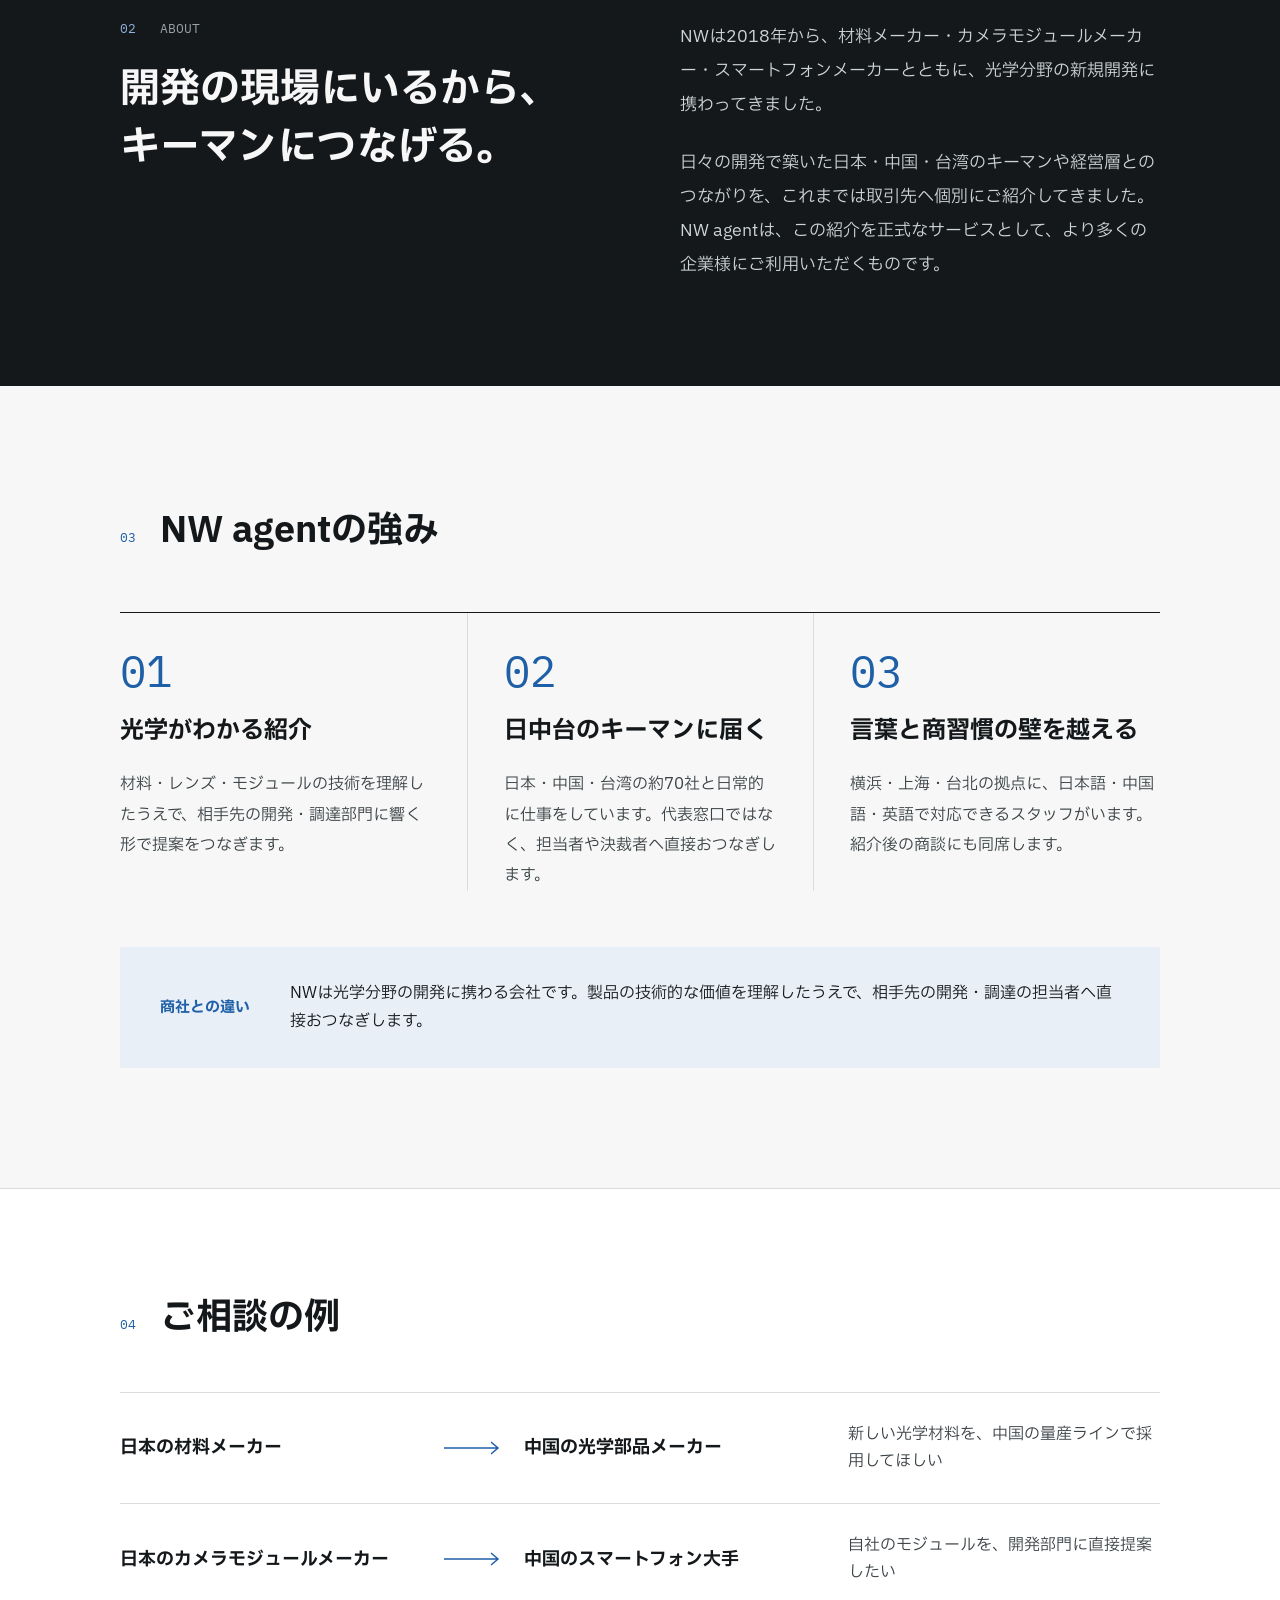
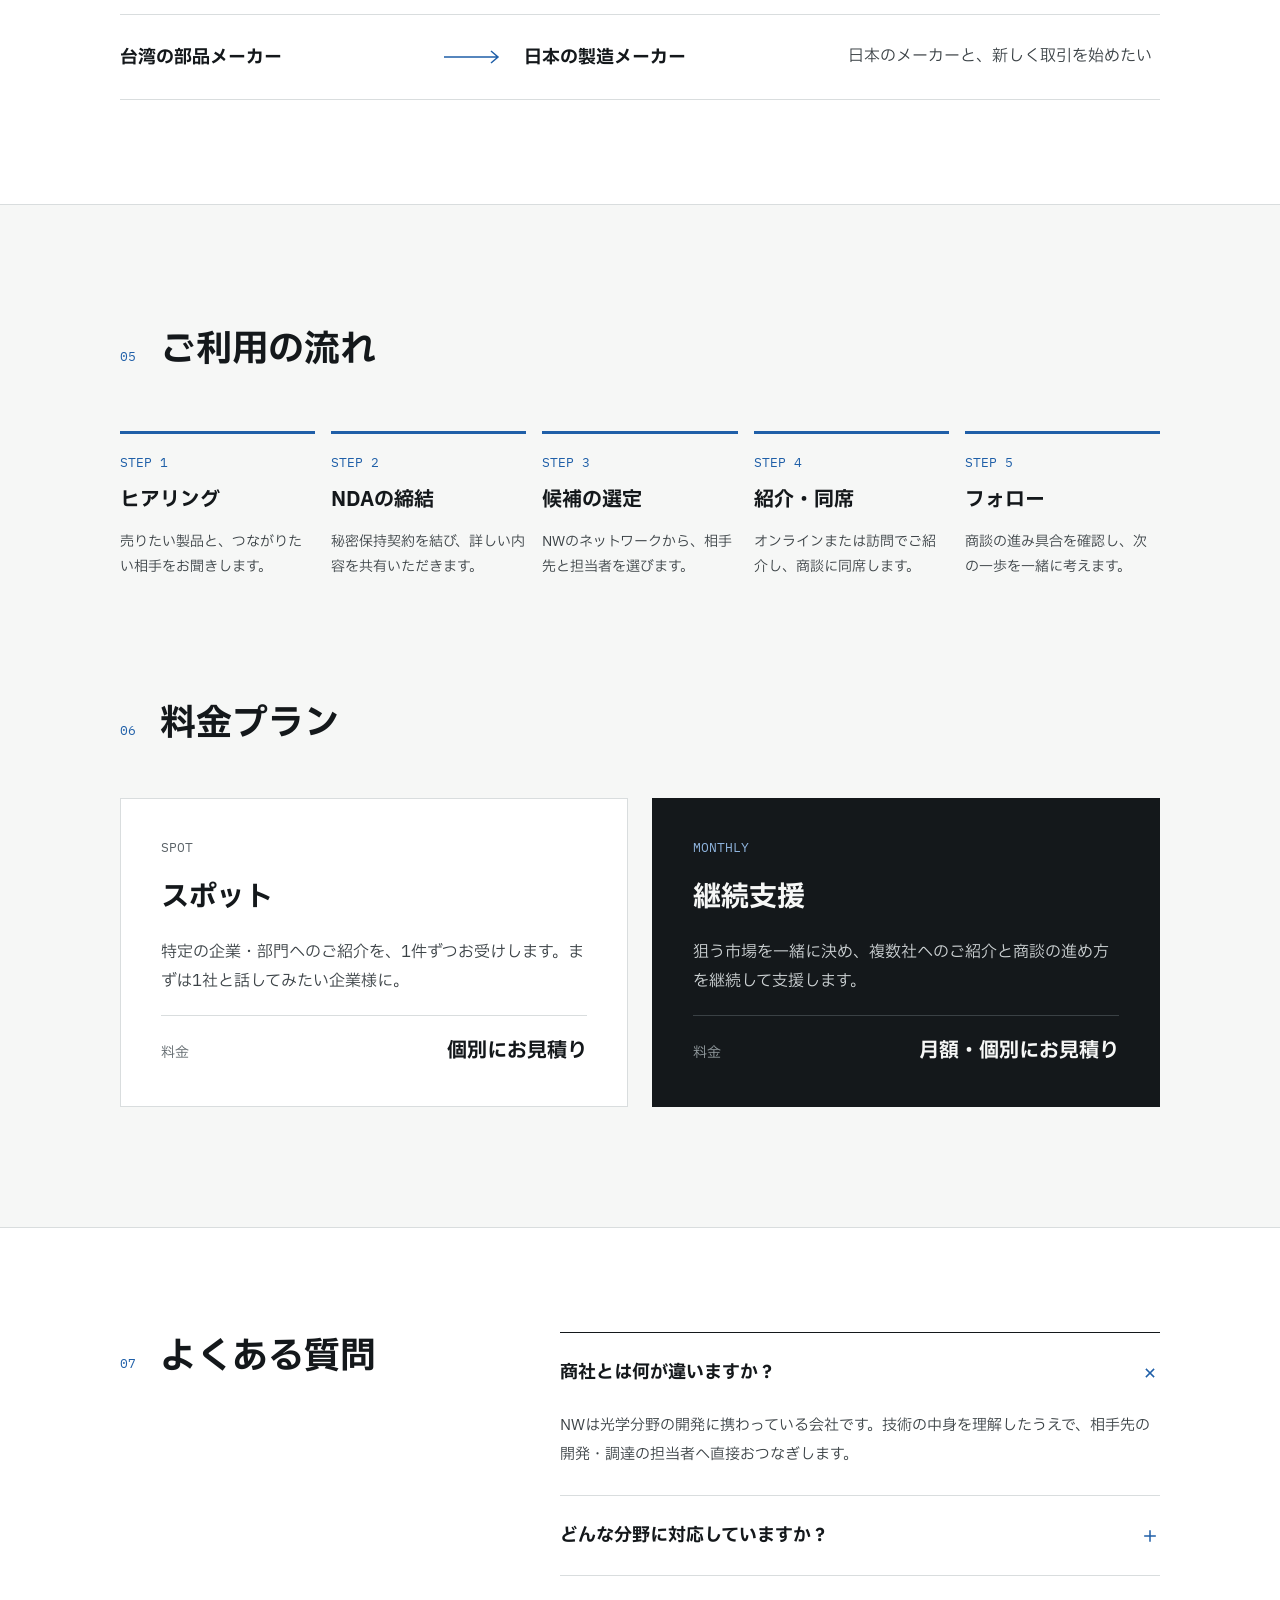
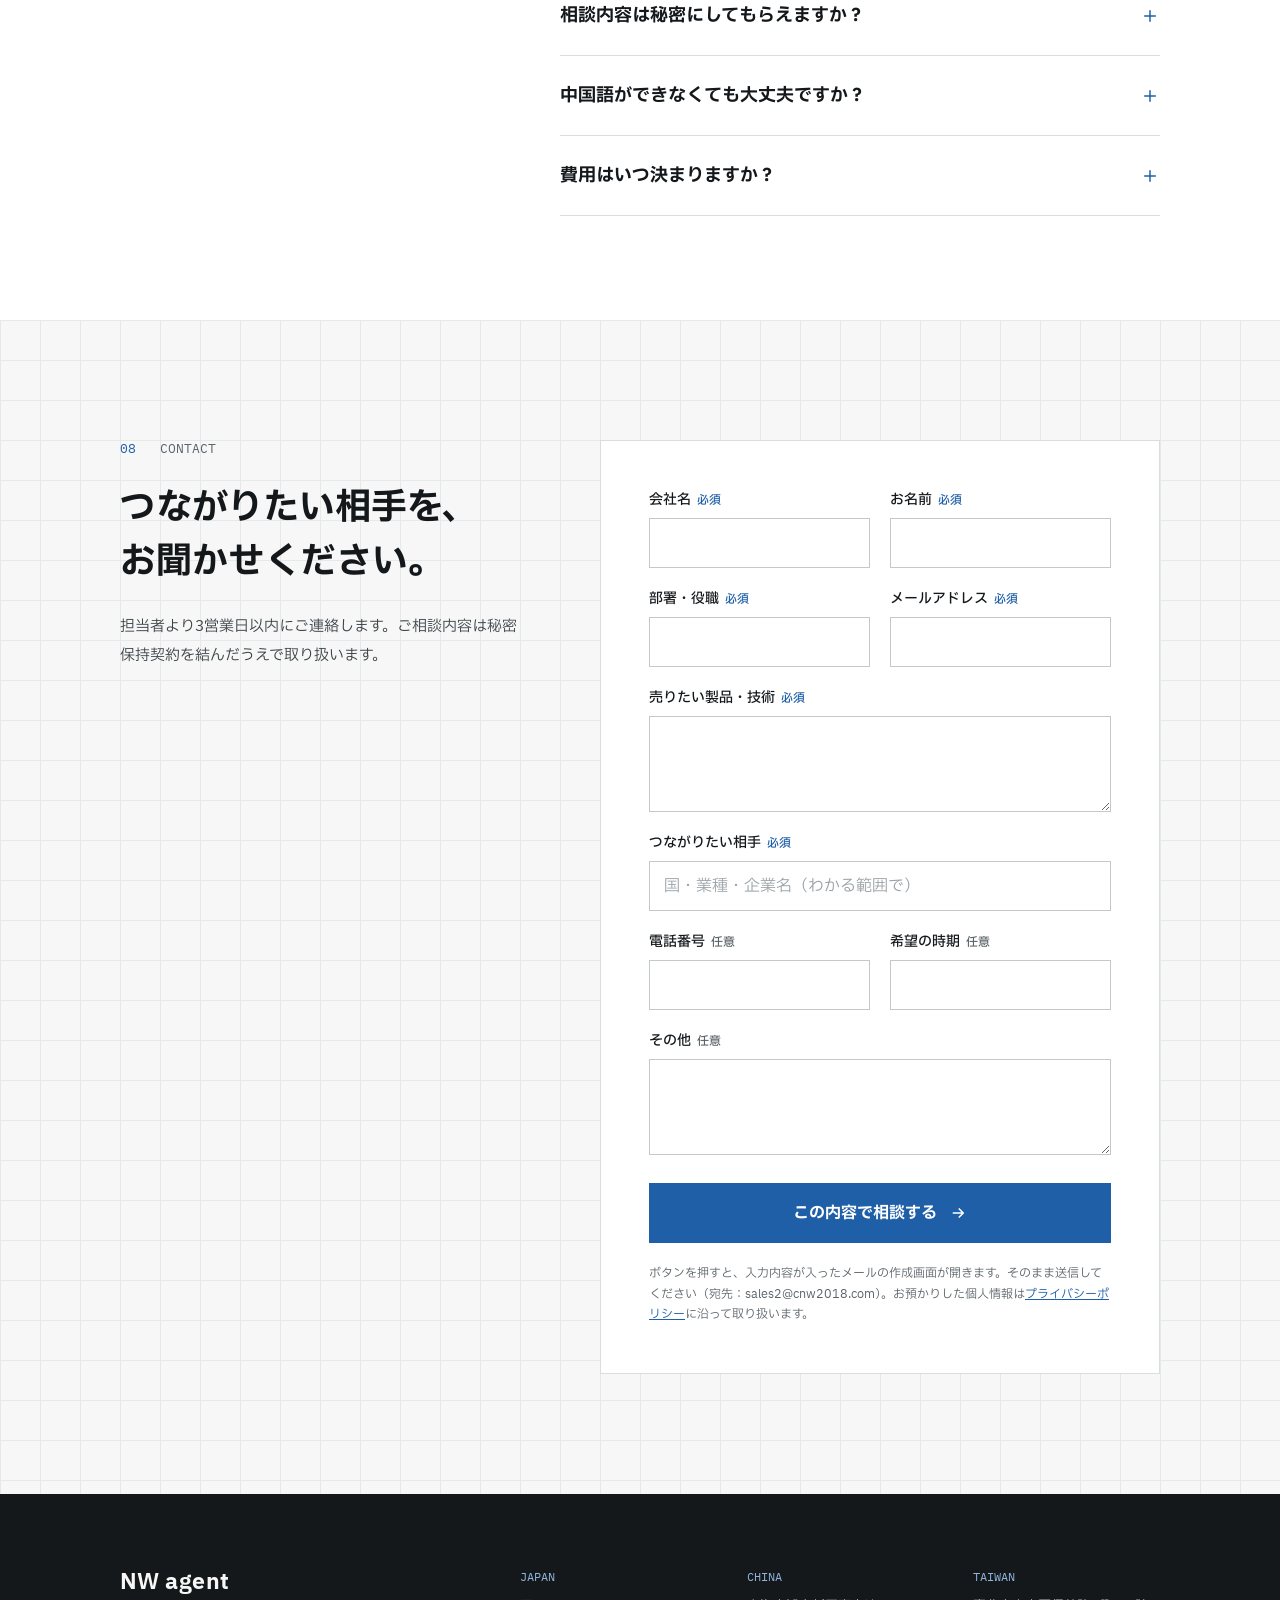
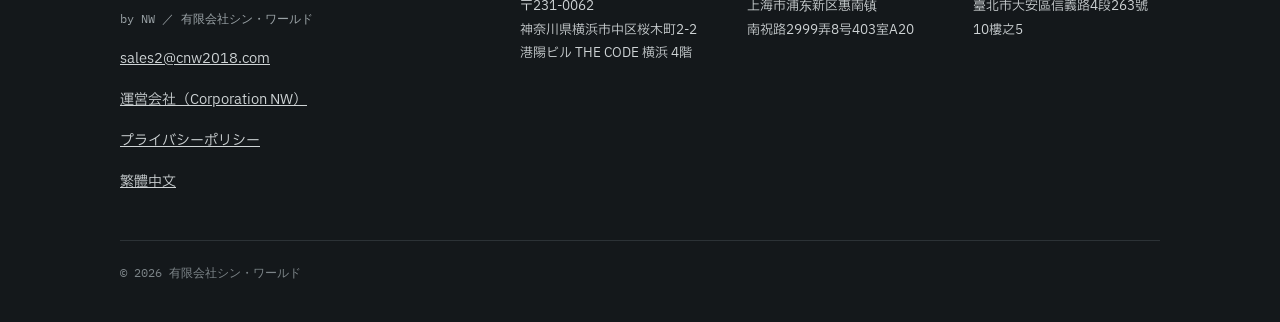
==== commit da6c1e5f: "返信の目安を3営業日に確定し、プライバシーポリシーへのリンクを追加 Co-Authored-By: Claude Opus 5 <noreply@anthropic.com>" ====
--- a/index.html
+++ b/index.html
@@ -256,7 +256,7 @@
           <span class="mono" style="font-size: 13px; color: var(--text-3);">CONTACT</span>
         </div>
         <h2 id="contact-title">つながりたい相手を、<br>お聞かせください。</h2>
-        <p>担当者より<span class="placeholder">[◯営業日]</span>以内にご連絡します。ご相談内容は秘密保持契約を結んだうえで取り扱います。</p>
+        <p>担当者より3営業日以内にご連絡します。ご相談内容は秘密保持契約を結んだうえで取り扱います。</p>
       </div>
 
       <!-- 送信の仕組みは公開前に決定。それまではメールソフトを開いて送信する -->
@@ -277,7 +277,7 @@
         <button class="btn btn-primary" type="submit">この内容で相談する
           <svg width="18" height="18" viewBox="0 0 24 24" fill="none" stroke="currentColor" stroke-width="2" aria-hidden="true"><path d="M5 12h14M13 6l6 6-6 6"/></svg>
         </button>
-        <p class="form-note">ボタンを押すと、入力内容が入ったメールの作成画面が開きます。そのまま送信してください（宛先：sales2@cnw2018.com）。</p>
+        <p class="form-note">ボタンを押すと、入力内容が入ったメールの作成画面が開きます。そのまま送信してください（宛先：sales2@cnw2018.com）。お預かりした個人情報は<a href="../privacy/">プライバシーポリシー</a>に沿って取り扱います。</p>
       </form>
     </div>
   </section>
@@ -292,6 +292,7 @@
         <span class="mono">by NW ／ 有限会社シン・ワールド</span>
         <a href="mailto:sales2@cnw2018.com">sales2@cnw2018.com</a>
         <a href="../">運営会社（Corporation NW）</a>
+        <a href="../privacy/">プライバシーポリシー</a>
         <a class="footer-lang" href="zh-tw/" lang="zh-Hant-TW" hreflang="zh-Hant-TW">繁體中文</a>
       </div>
       <address class="office">
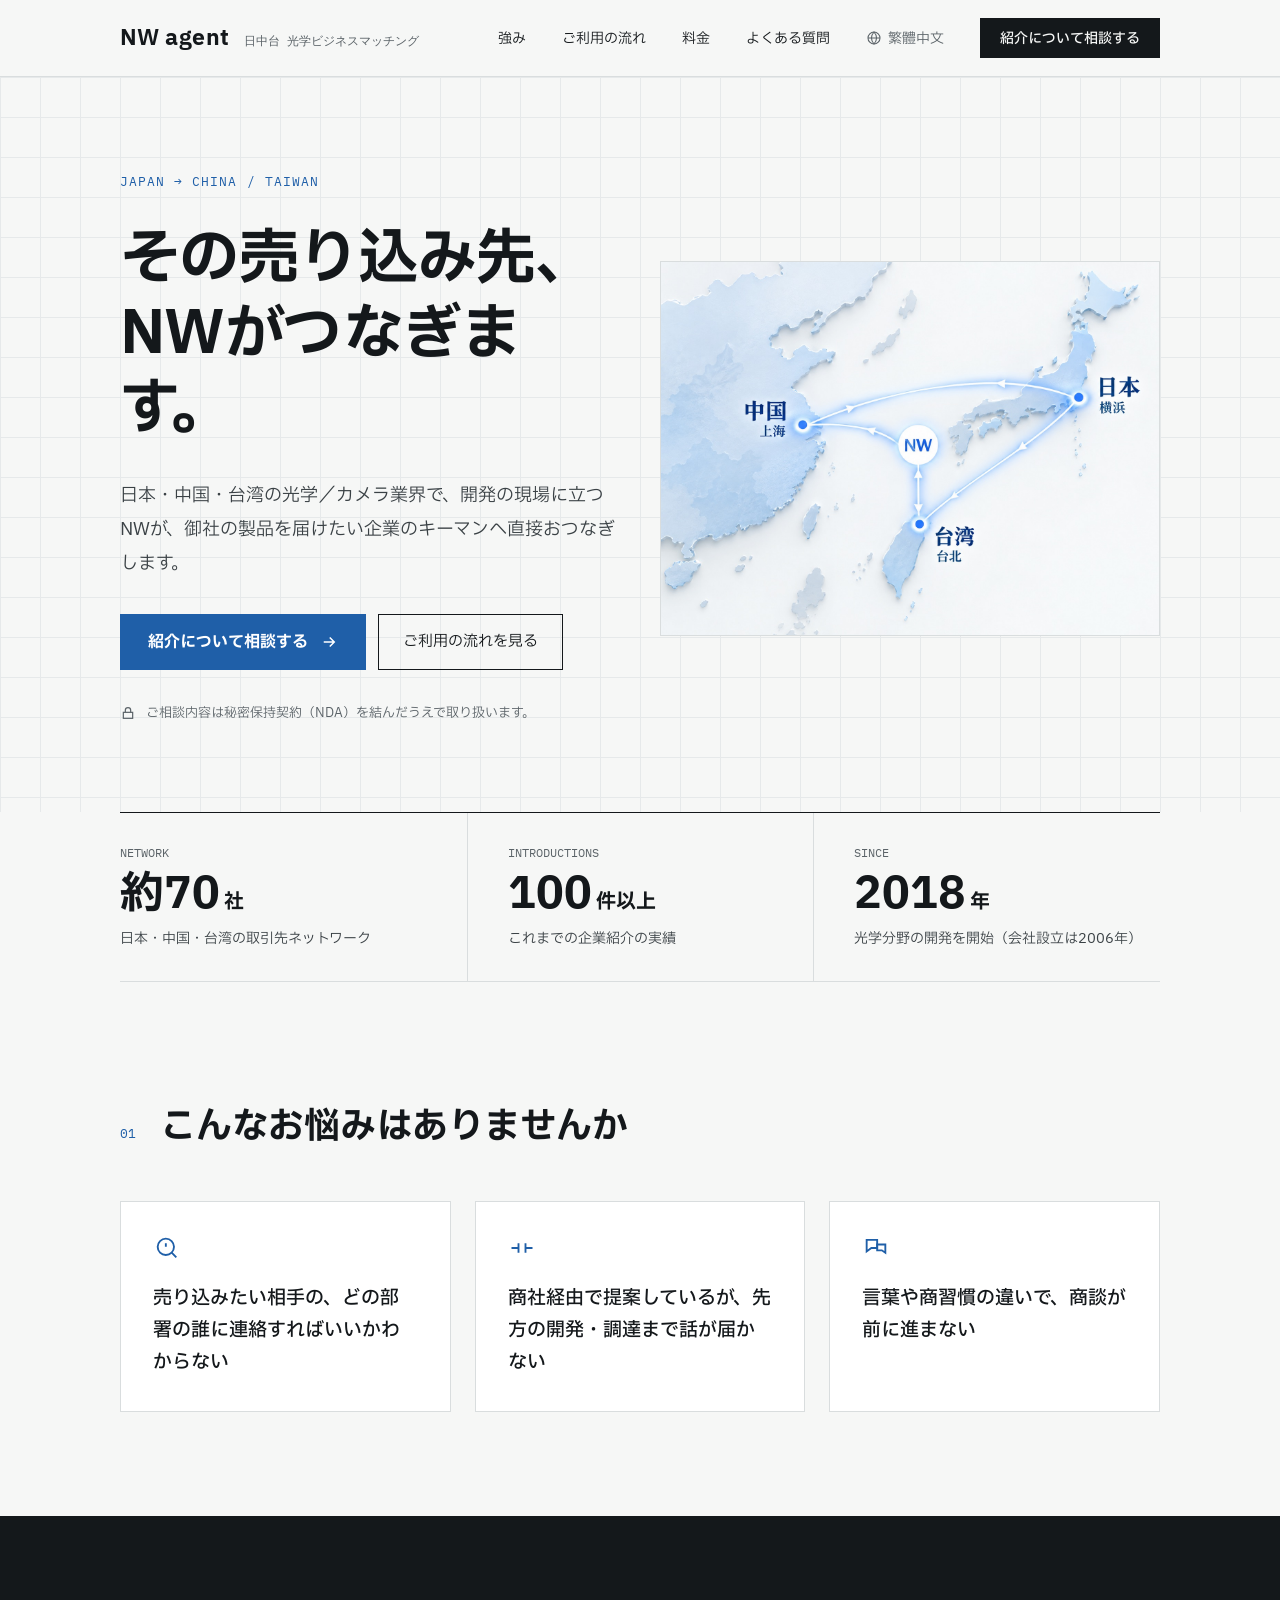
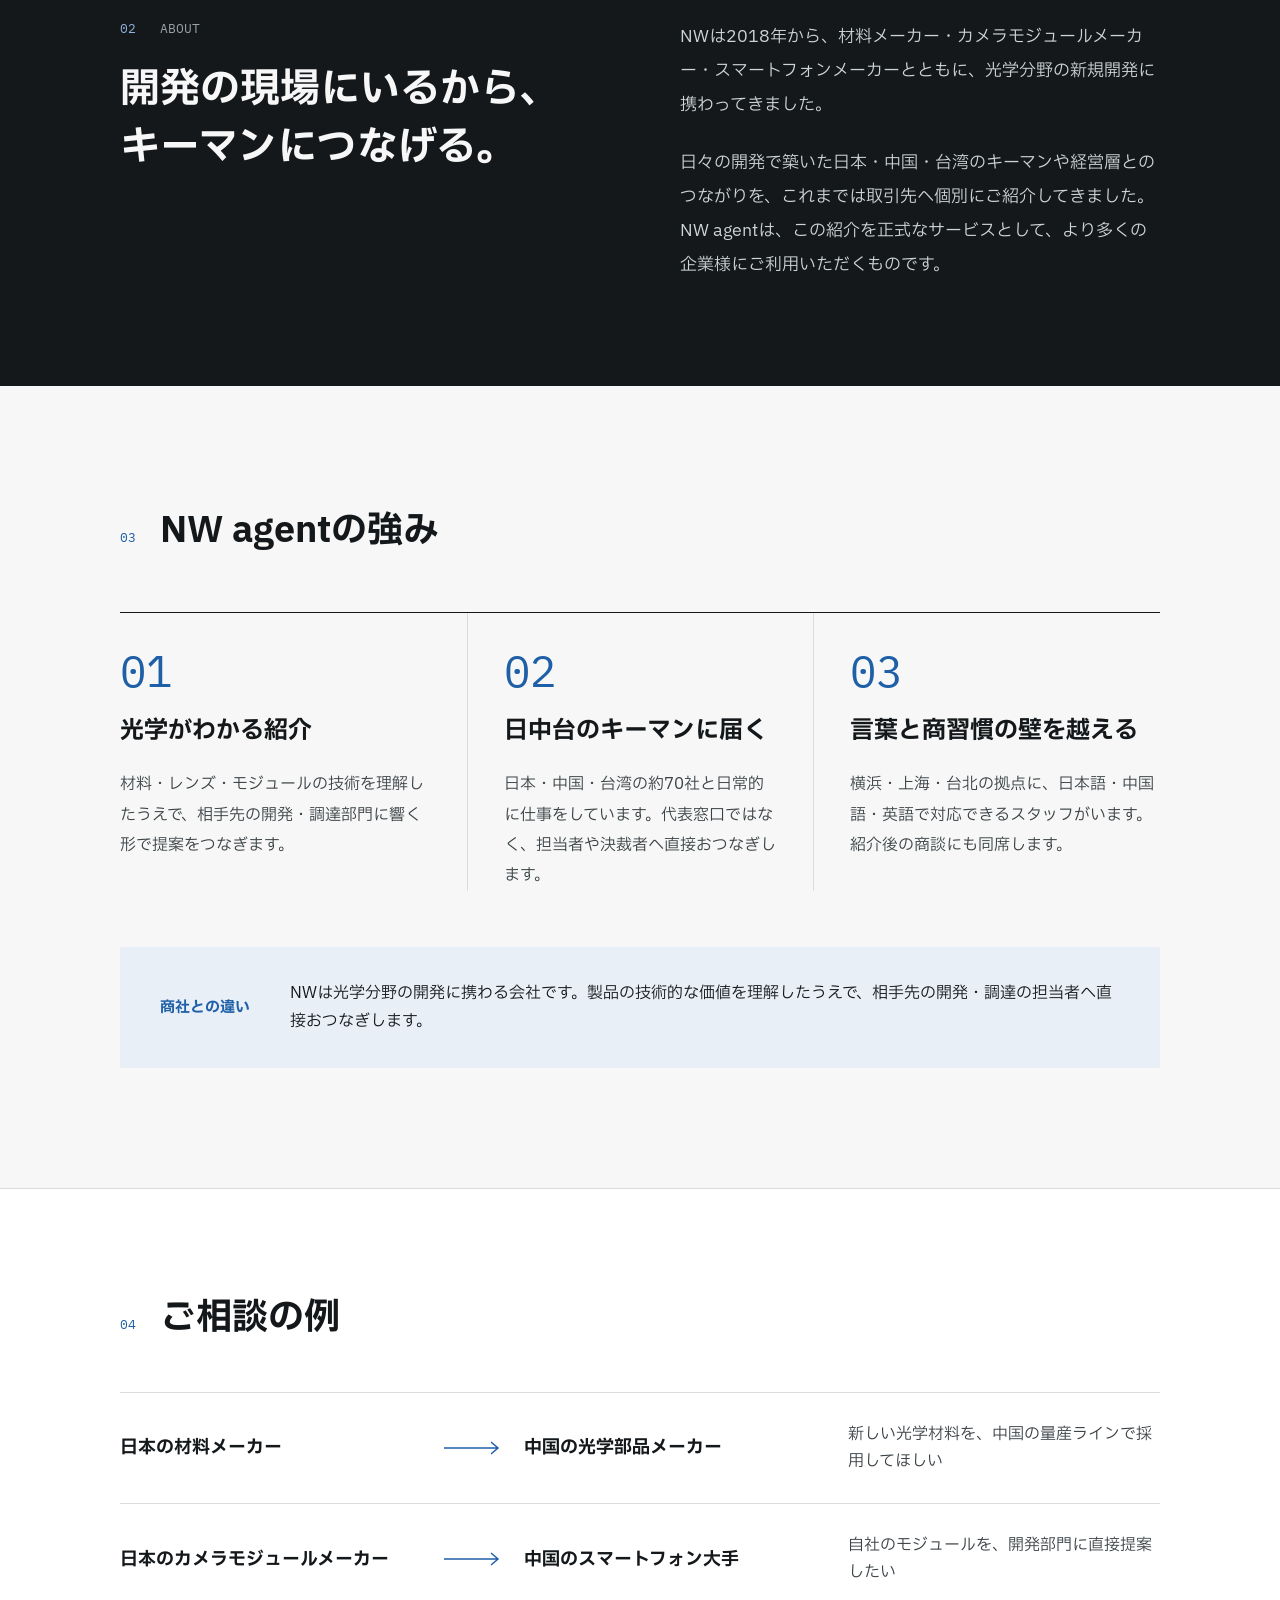
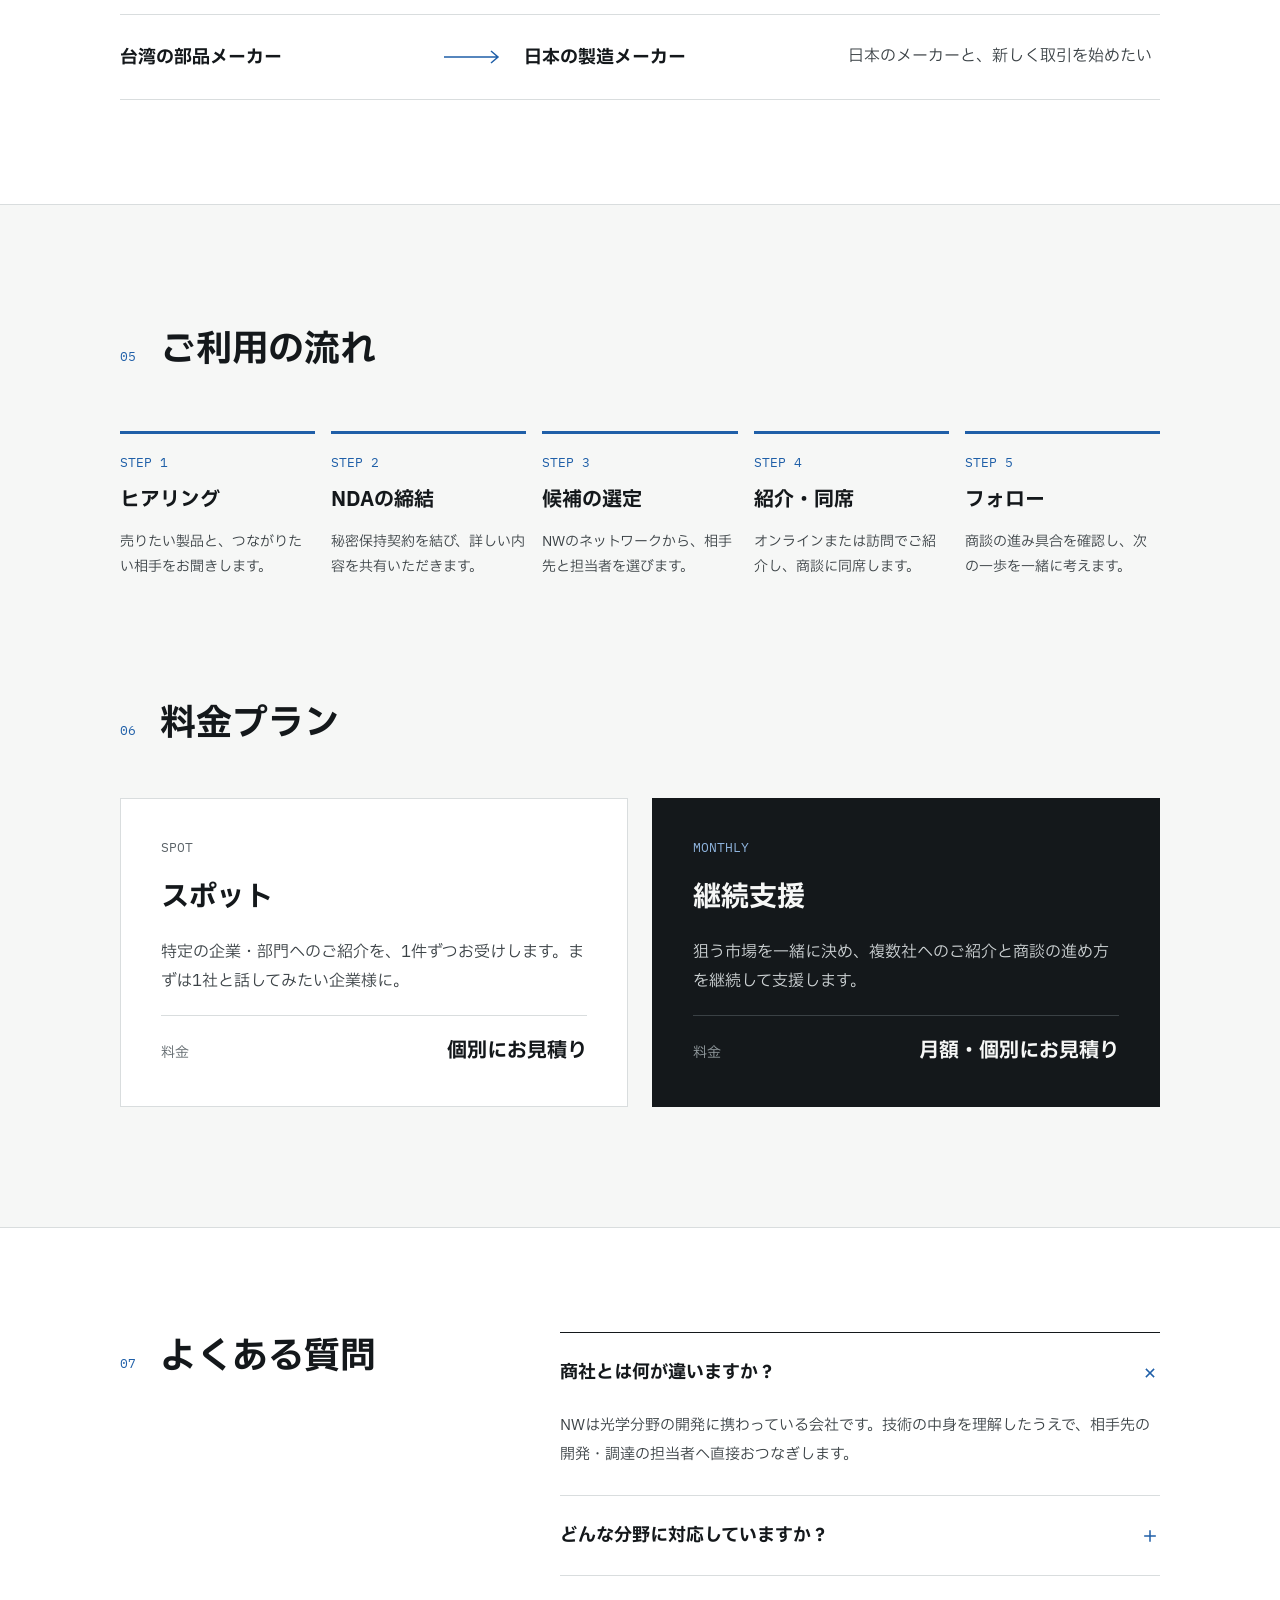
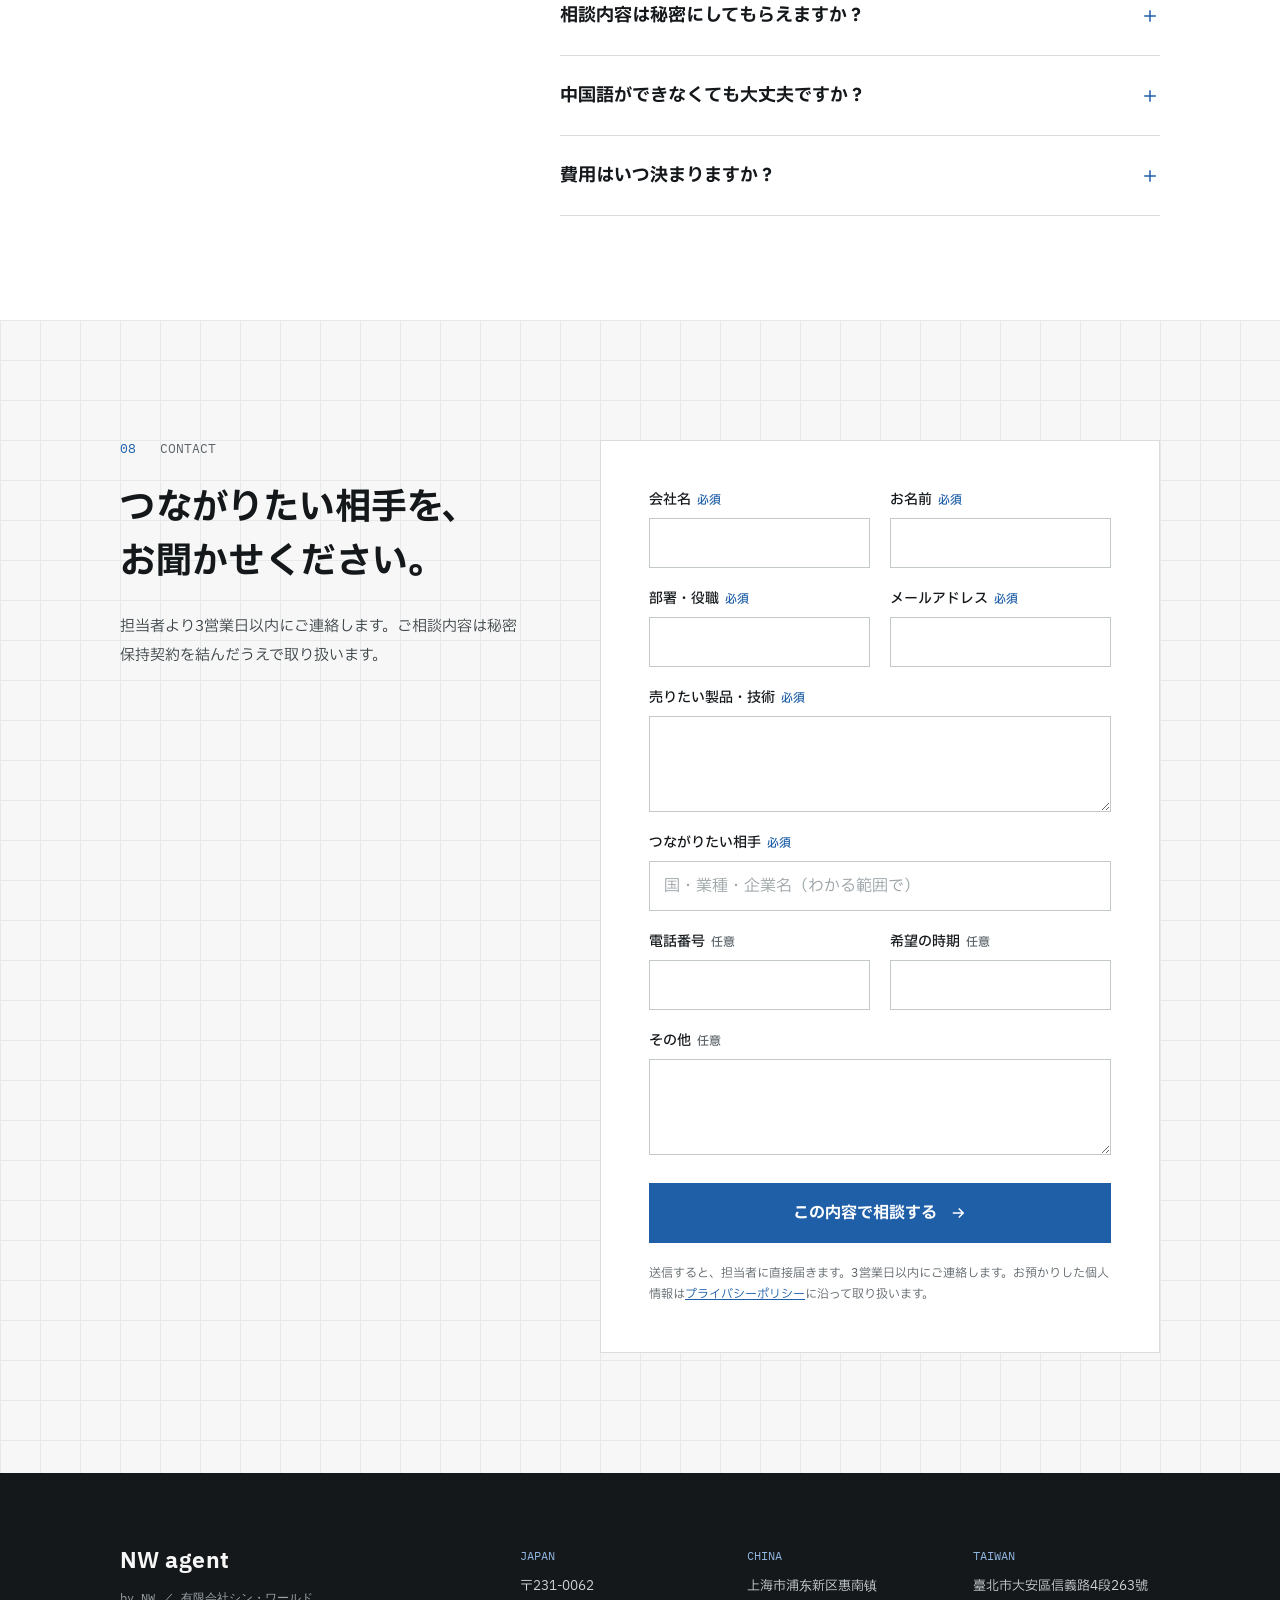
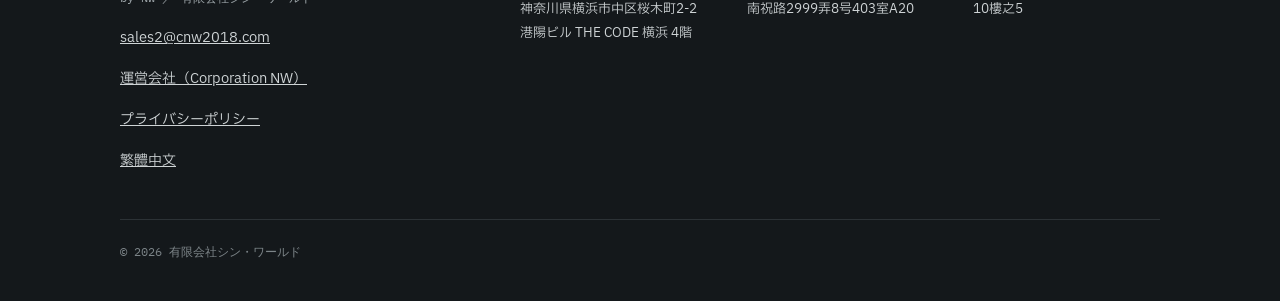
==== commit 9f52410f: "問い合わせフォームを Formspree 経由の送信に変更する - 送信先：https://formspree.io/f/meaoeaed（日本語版・繁體中文版 共通） - メール欄を返信先として使え" ====
--- a/index.html
+++ b/index.html
@@ -260,12 +260,15 @@
       </div>
 
       <!-- 送信の仕組みは公開前に決定。それまではメールソフトを開いて送信する -->
-      <form class="form" id="contact-form" novalidate data-subject="NW agent 紹介のご相談" data-greeting="NW agent ご担当者様&#10;&#10;以下の内容で紹介について相談させてください。">
+      <form class="form" id="contact-form" novalidate action="https://formspree.io/f/meaoeaed" method="POST" data-subject="NW agent 紹介のご相談" data-greeting="NW agent ご担当者様&#10;&#10;以下の内容で紹介について相談させてください。">
+        <input type="hidden" name="_subject" value="NW agent 紹介のご相談">
+        <input type="hidden" name="_language" value="ja">
+        <p class="form-gotcha" aria-hidden="true"><label>この欄は入力しないでください<input type="text" name="_gotcha" tabindex="-1" autocomplete="off"></label></p>
         <div class="form-row">
           <div class="field"><label for="f-company">会社名<span class="req">必須</span></label><input id="f-company" name="会社名" required autocomplete="organization"></div>
           <div class="field"><label for="f-name">お名前<span class="req">必須</span></label><input id="f-name" name="お名前" required autocomplete="name"></div>
           <div class="field"><label for="f-dept">部署・役職<span class="req">必須</span></label><input id="f-dept" name="部署・役職" required autocomplete="organization-title"></div>
-          <div class="field"><label for="f-email">メールアドレス<span class="req">必須</span></label><input id="f-email" name="メールアドレス" type="email" required autocomplete="email"></div>
+          <div class="field"><label for="f-email">メールアドレス<span class="req">必須</span></label><input id="f-email" name="email" type="email" required autocomplete="email"></div>
         </div>
         <div class="field"><label for="f-product">売りたい製品・技術<span class="req">必須</span></label><textarea id="f-product" name="売りたい製品・技術" required></textarea></div>
         <div class="field"><label for="f-target">つながりたい相手<span class="req">必須</span></label><input id="f-target" name="つながりたい相手" required placeholder="国・業種・企業名（わかる範囲で）"></div>
@@ -277,7 +280,8 @@
         <button class="btn btn-primary" type="submit">この内容で相談する
           <svg width="18" height="18" viewBox="0 0 24 24" fill="none" stroke="currentColor" stroke-width="2" aria-hidden="true"><path d="M5 12h14M13 6l6 6-6 6"/></svg>
         </button>
-        <p class="form-note">ボタンを押すと、入力内容が入ったメールの作成画面が開きます。そのまま送信してください（宛先：sales2@cnw2018.com）。お預かりした個人情報は<a href="../privacy/">プライバシーポリシー</a>に沿って取り扱います。</p>
+        <p class="form-status" id="form-status" role="status" aria-live="polite" hidden></p>
+        <p class="form-note">送信すると、担当者に直接届きます。3営業日以内にご連絡します。お預かりした個人情報は<a href="../privacy/">プライバシーポリシー</a>に沿って取り扱います。</p>
       </form>
     </div>
   </section>
--- a/css/style.css
+++ b/css/style.css
@@ -322,3 +322,10 @@
   .office br.pc { display: none; }
   .copyright { padding-top: 18px; font-size: 11px; }
 }
+
+/* 問い合わせフォームの送信結果 */
+.form-gotcha { position: absolute; left: -9999px; width: 1px; height: 1px; overflow: hidden; }
+.form-status { margin-top: 16px; padding: 14px 18px; border-radius: 6px; font-size: 14px; line-height: 1.8; }
+.form-status[data-state="sending"] { background: var(--accent-soft); color: var(--accent-hover); }
+.form-status[data-state="ok"] { background: var(--accent-soft); color: var(--accent-hover); font-weight: 500; }
+.form-status[data-state="ng"] { background: #fdecea; color: #a33223; }
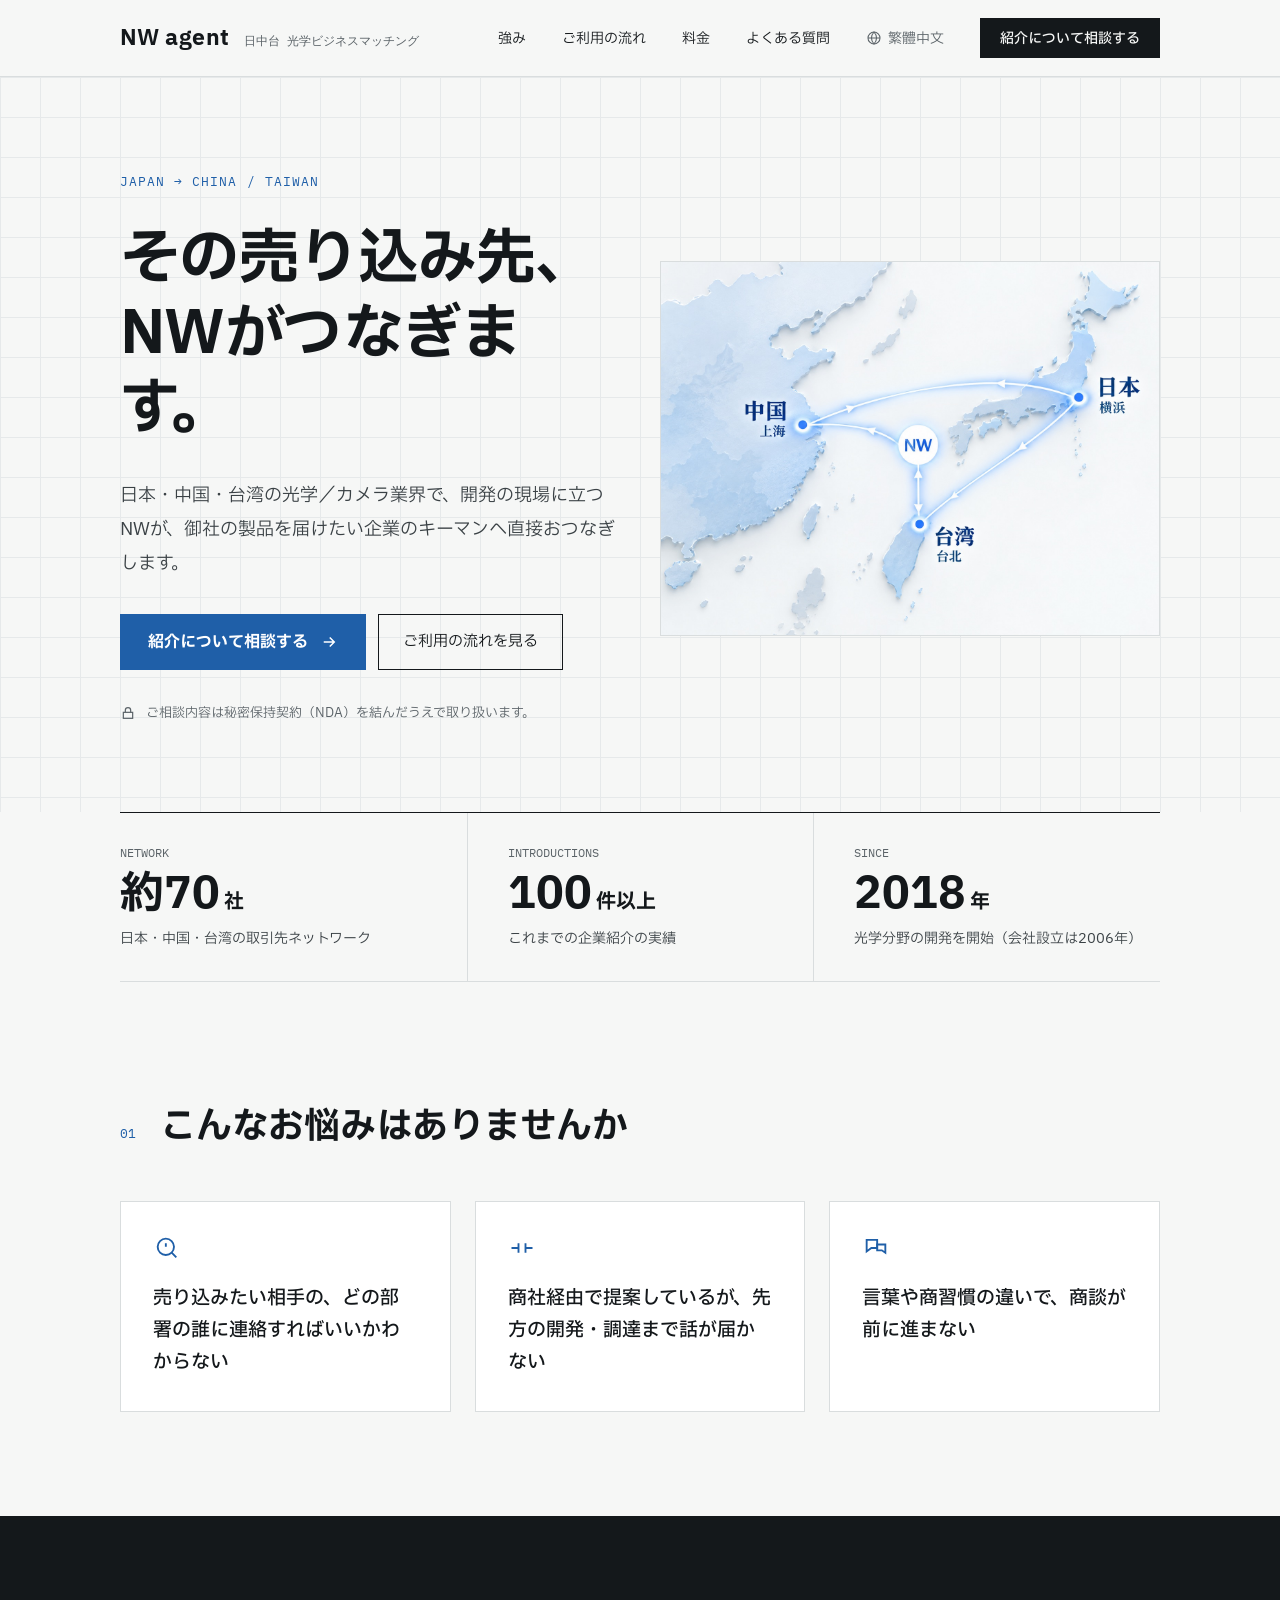
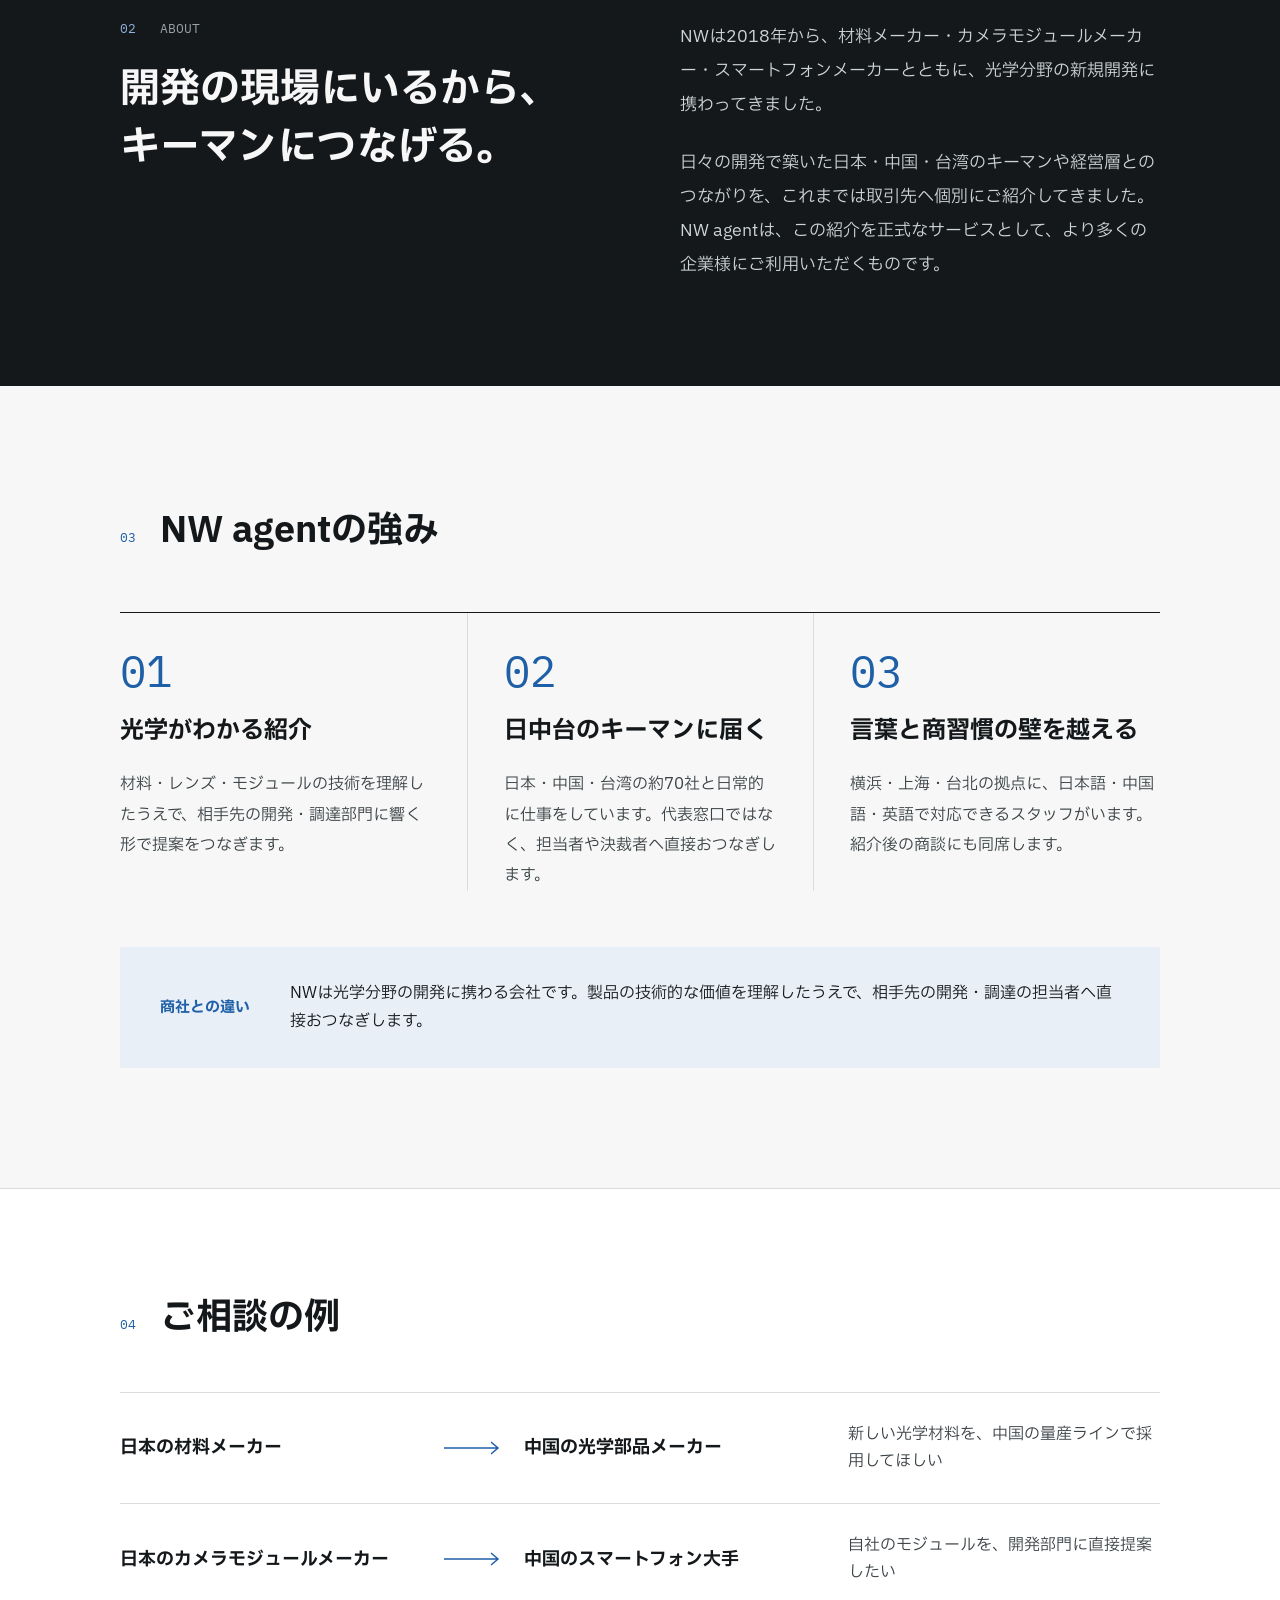
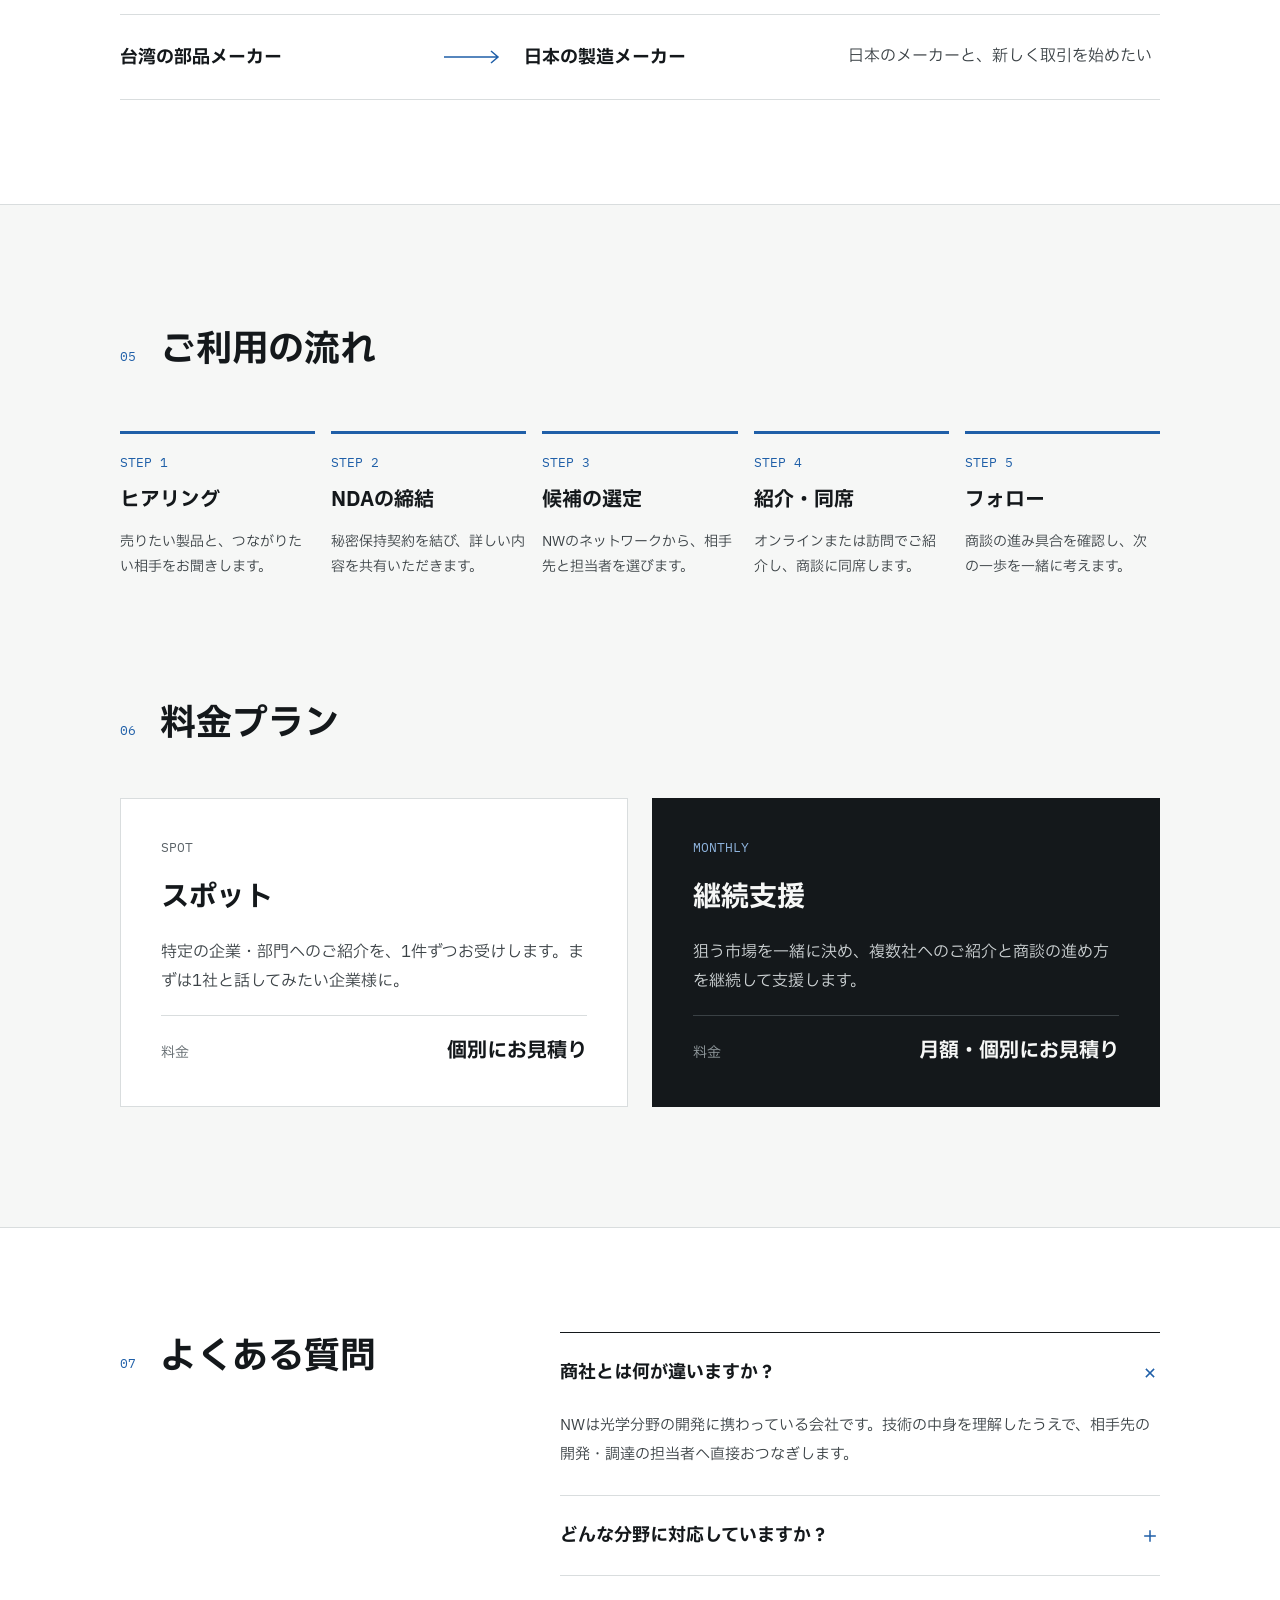
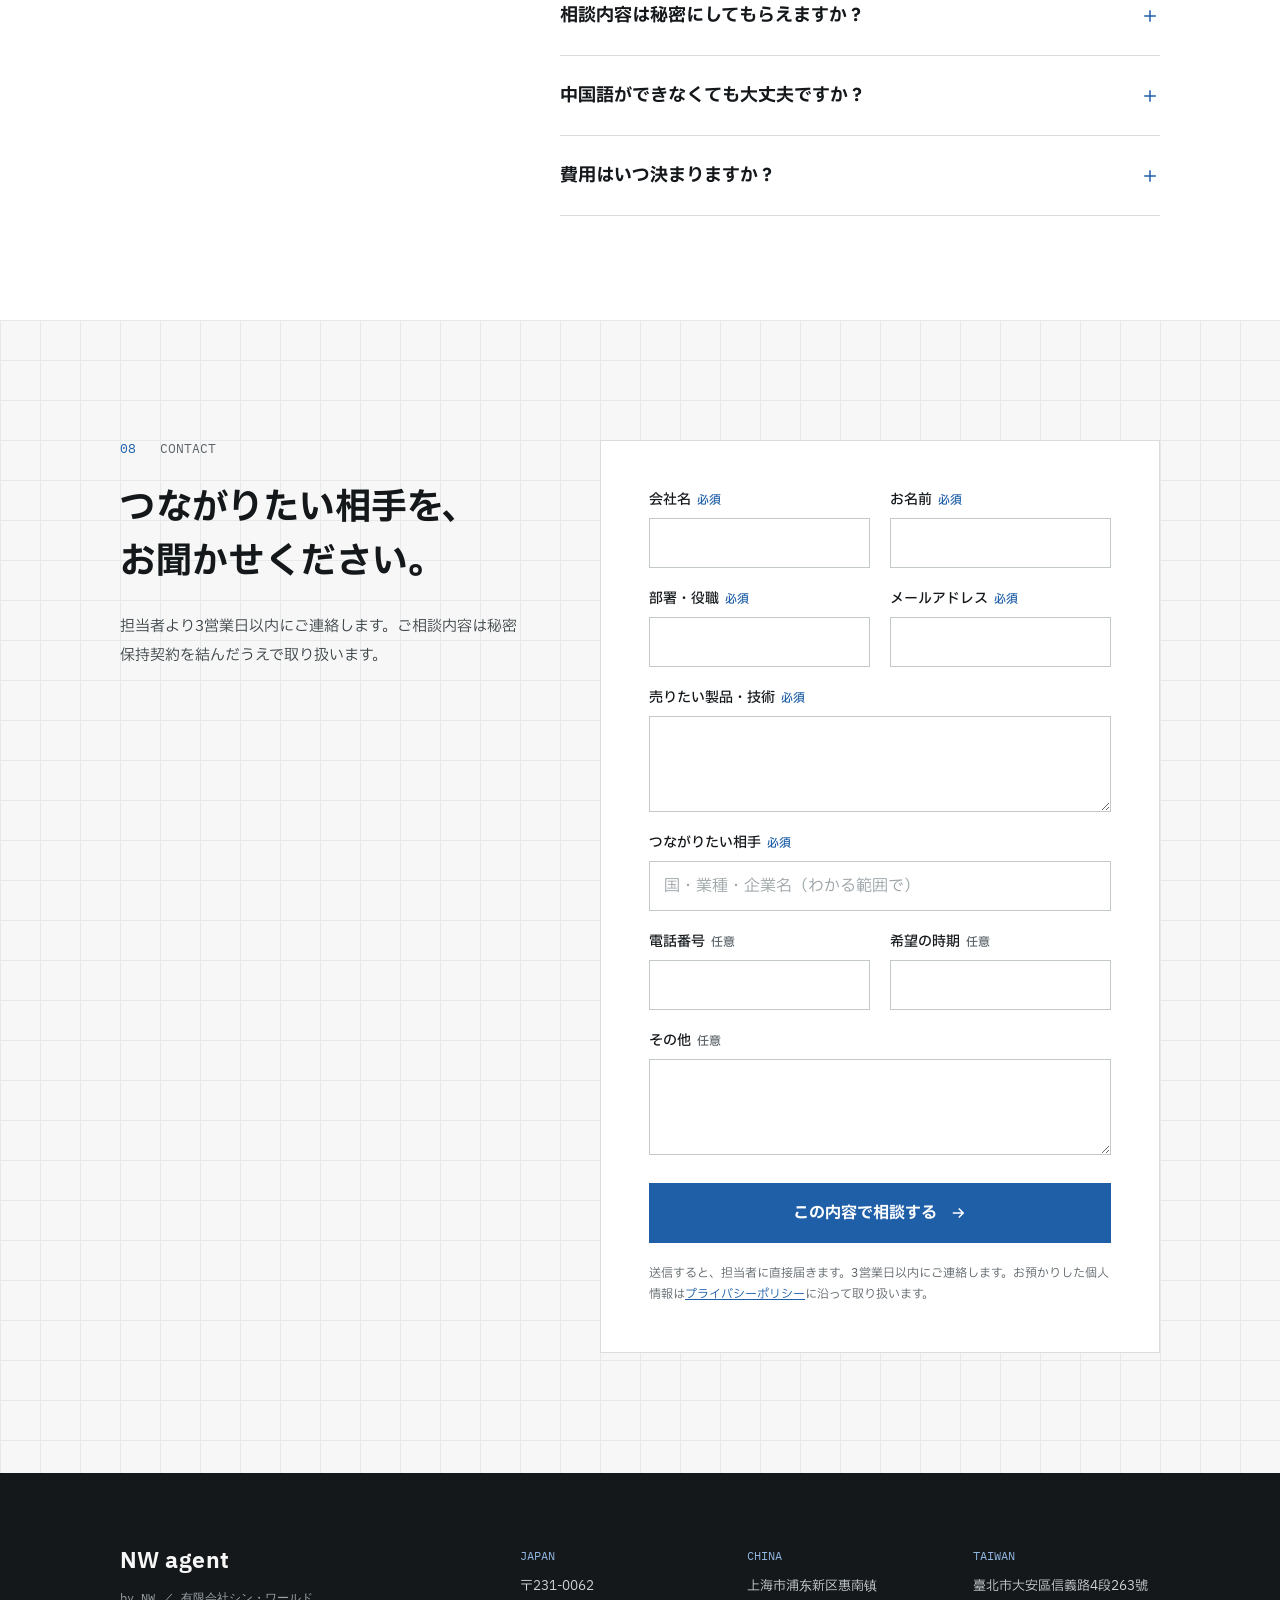
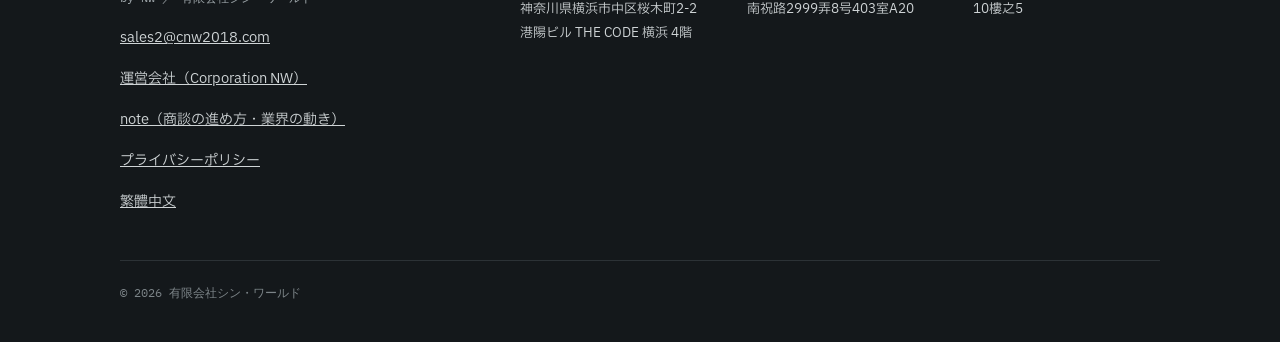
==== commit 36ac105e: "フッターに note へのリンクを追加する（https://note.com/lithe_prawn9804） Co-Authored-By: Claude Opus 5 <noreply@anthr" ====
--- a/index.html
+++ b/index.html
@@ -3,7 +3,6 @@
 <head>
 <meta charset="utf-8">
 <meta name="viewport" content="width=device-width, initial-scale=1">
-<meta name="robots" content="noindex, nofollow">
 <title>NW agent ｜ その売り込み先、NWがつなぎます。</title>
 <meta name="description" content="日本・中国・台湾の光学／カメラ業界で、開発の現場に立つNWが、御社の製品を届けたい企業のキーマンへ直接おつなぎします。">
 <link rel="preconnect" href="https://fonts.googleapis.com">
@@ -296,6 +295,7 @@
         <span class="mono">by NW ／ 有限会社シン・ワールド</span>
         <a href="mailto:sales2@cnw2018.com">sales2@cnw2018.com</a>
         <a href="../">運営会社（Corporation NW）</a>
+        <a href="https://note.com/lithe_prawn9804" target="_blank" rel="noopener">note（商談の進め方・業界の動き）</a>
         <a href="../privacy/">プライバシーポリシー</a>
         <a class="footer-lang" href="zh-tw/" lang="zh-Hant-TW" hreflang="zh-Hant-TW">繁體中文</a>
       </div>
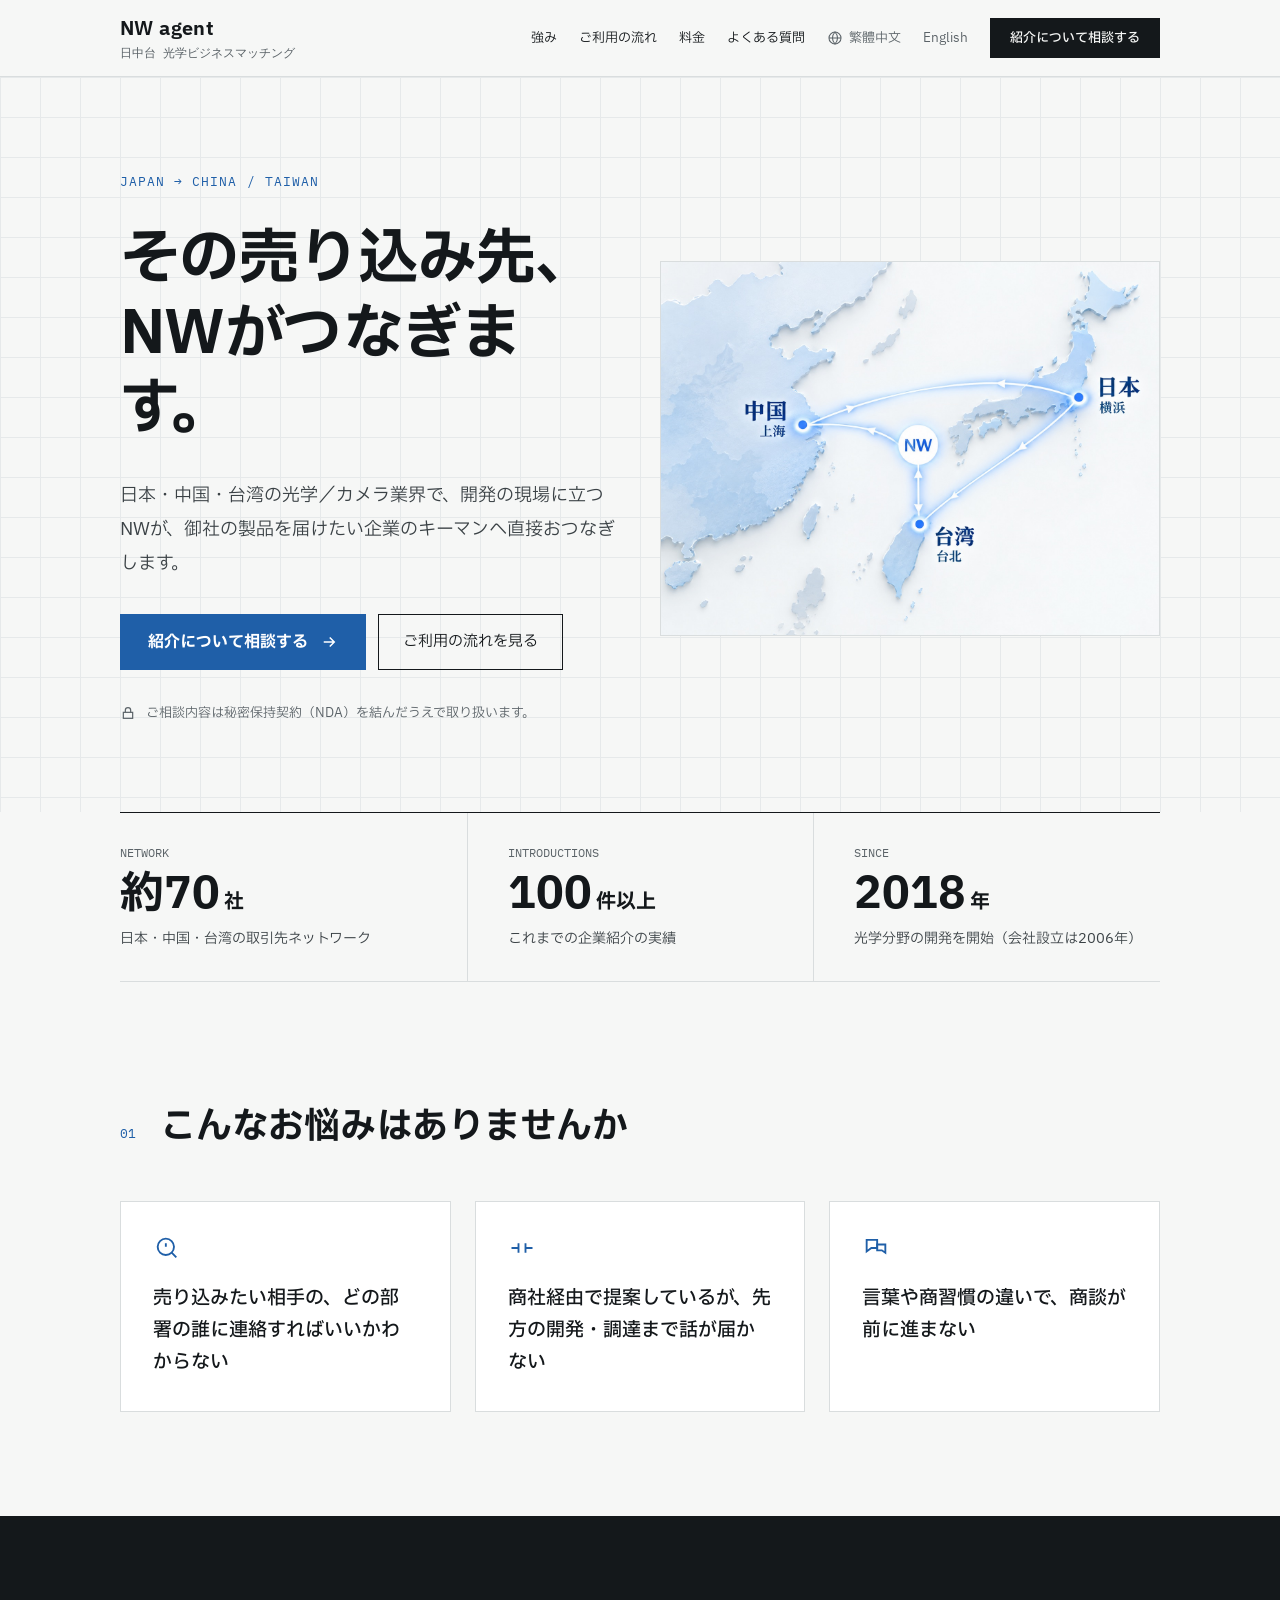
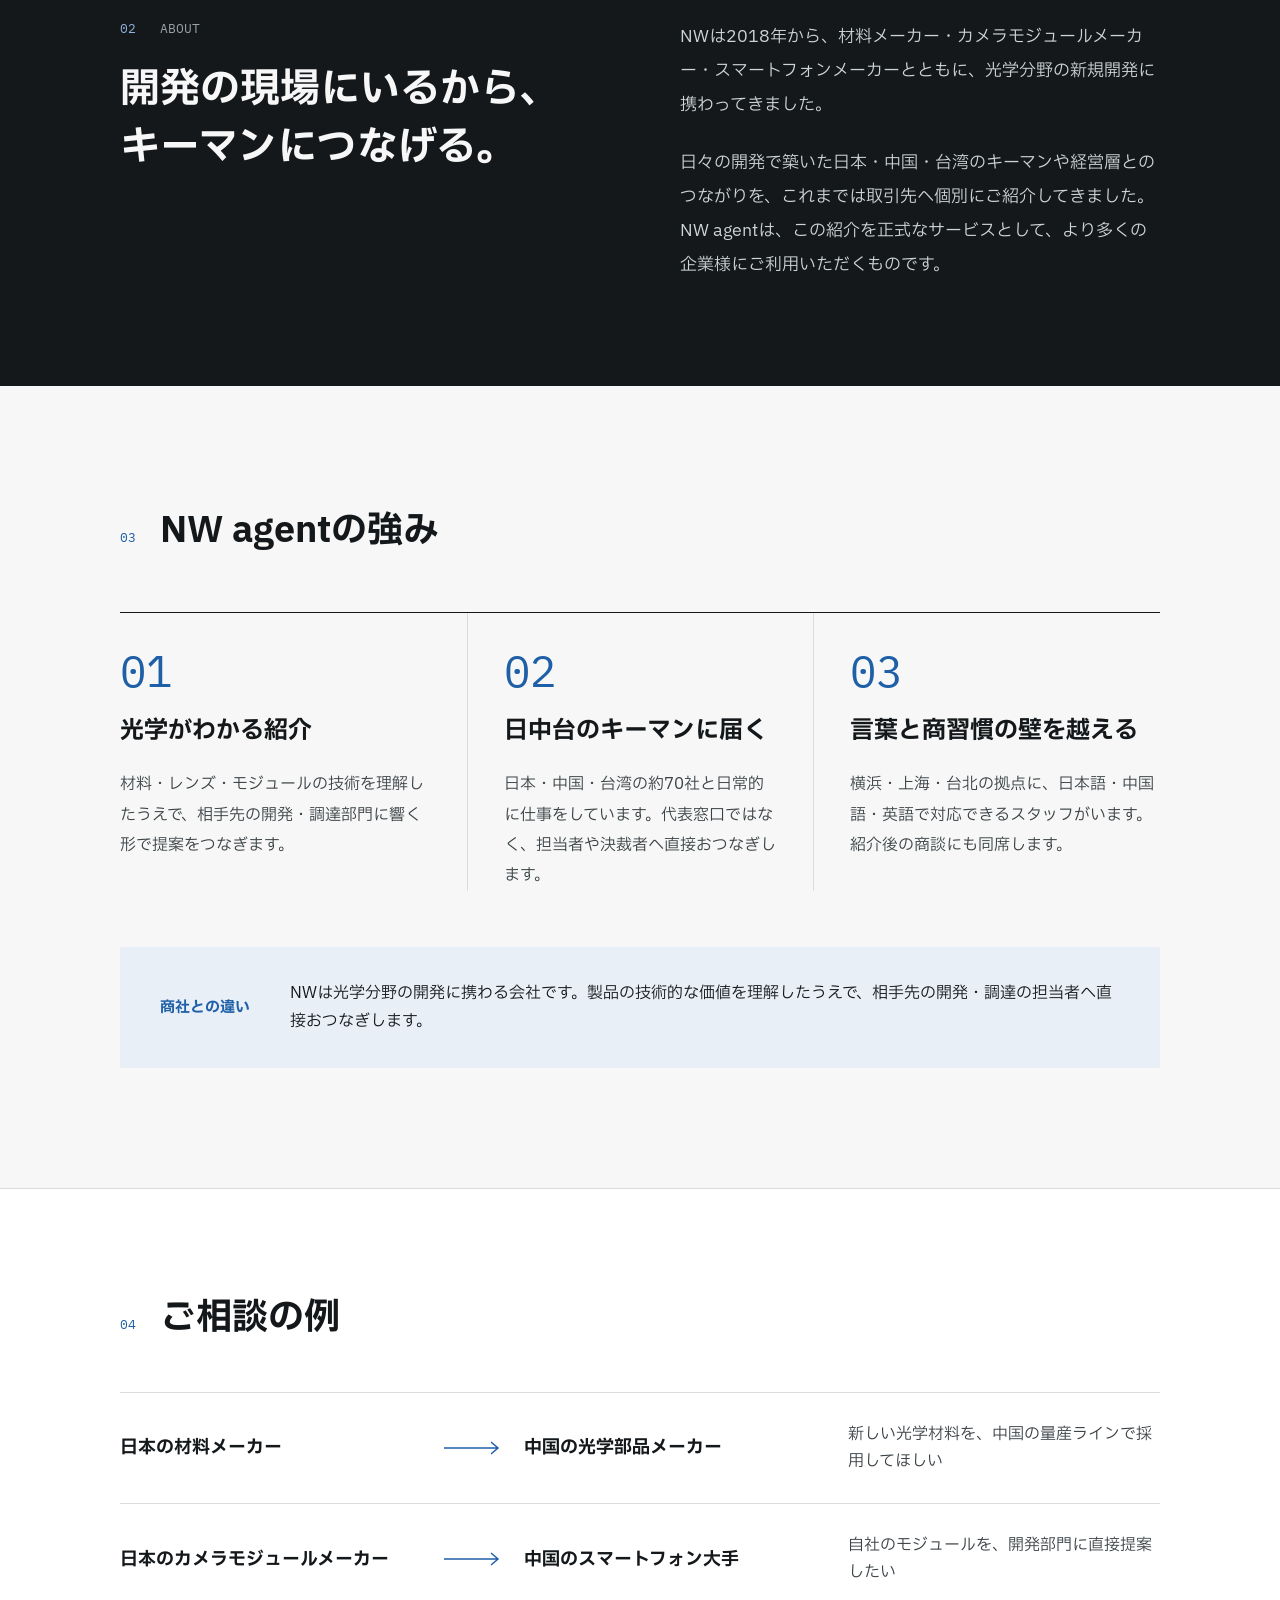
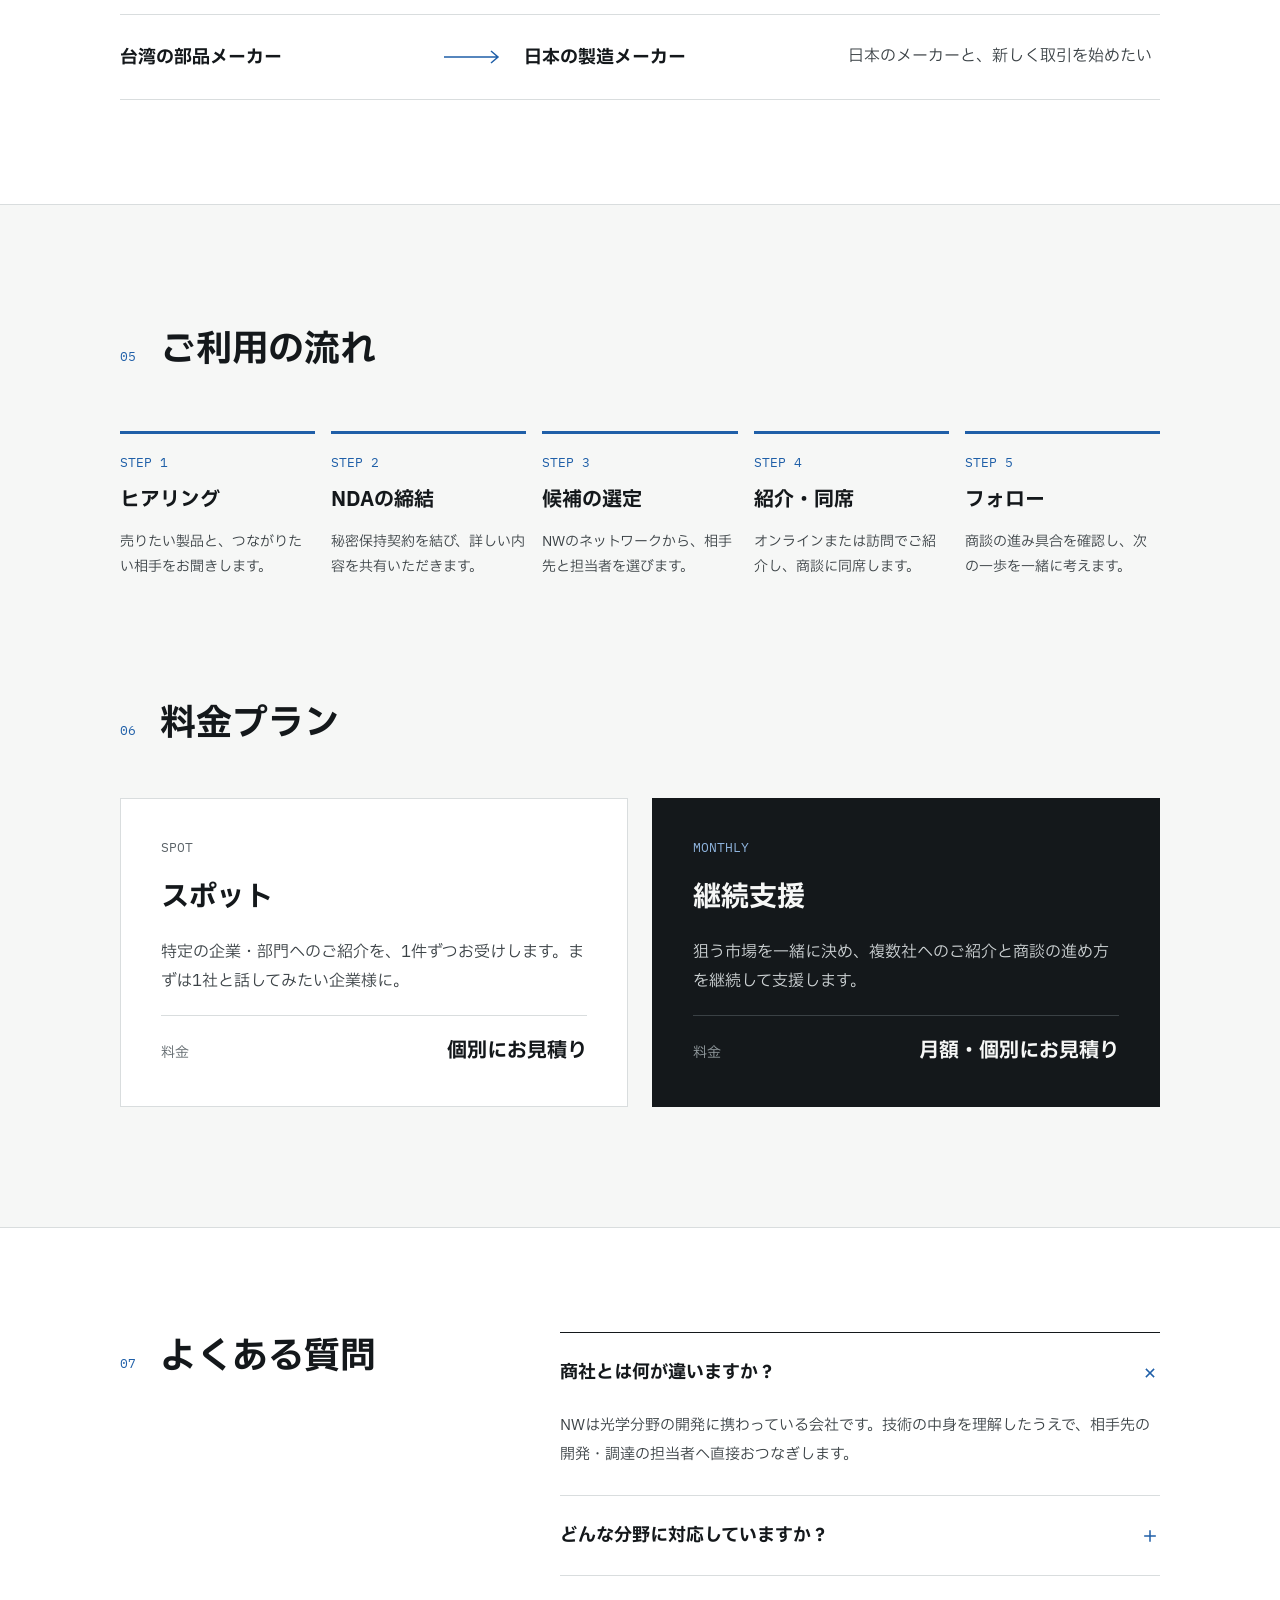
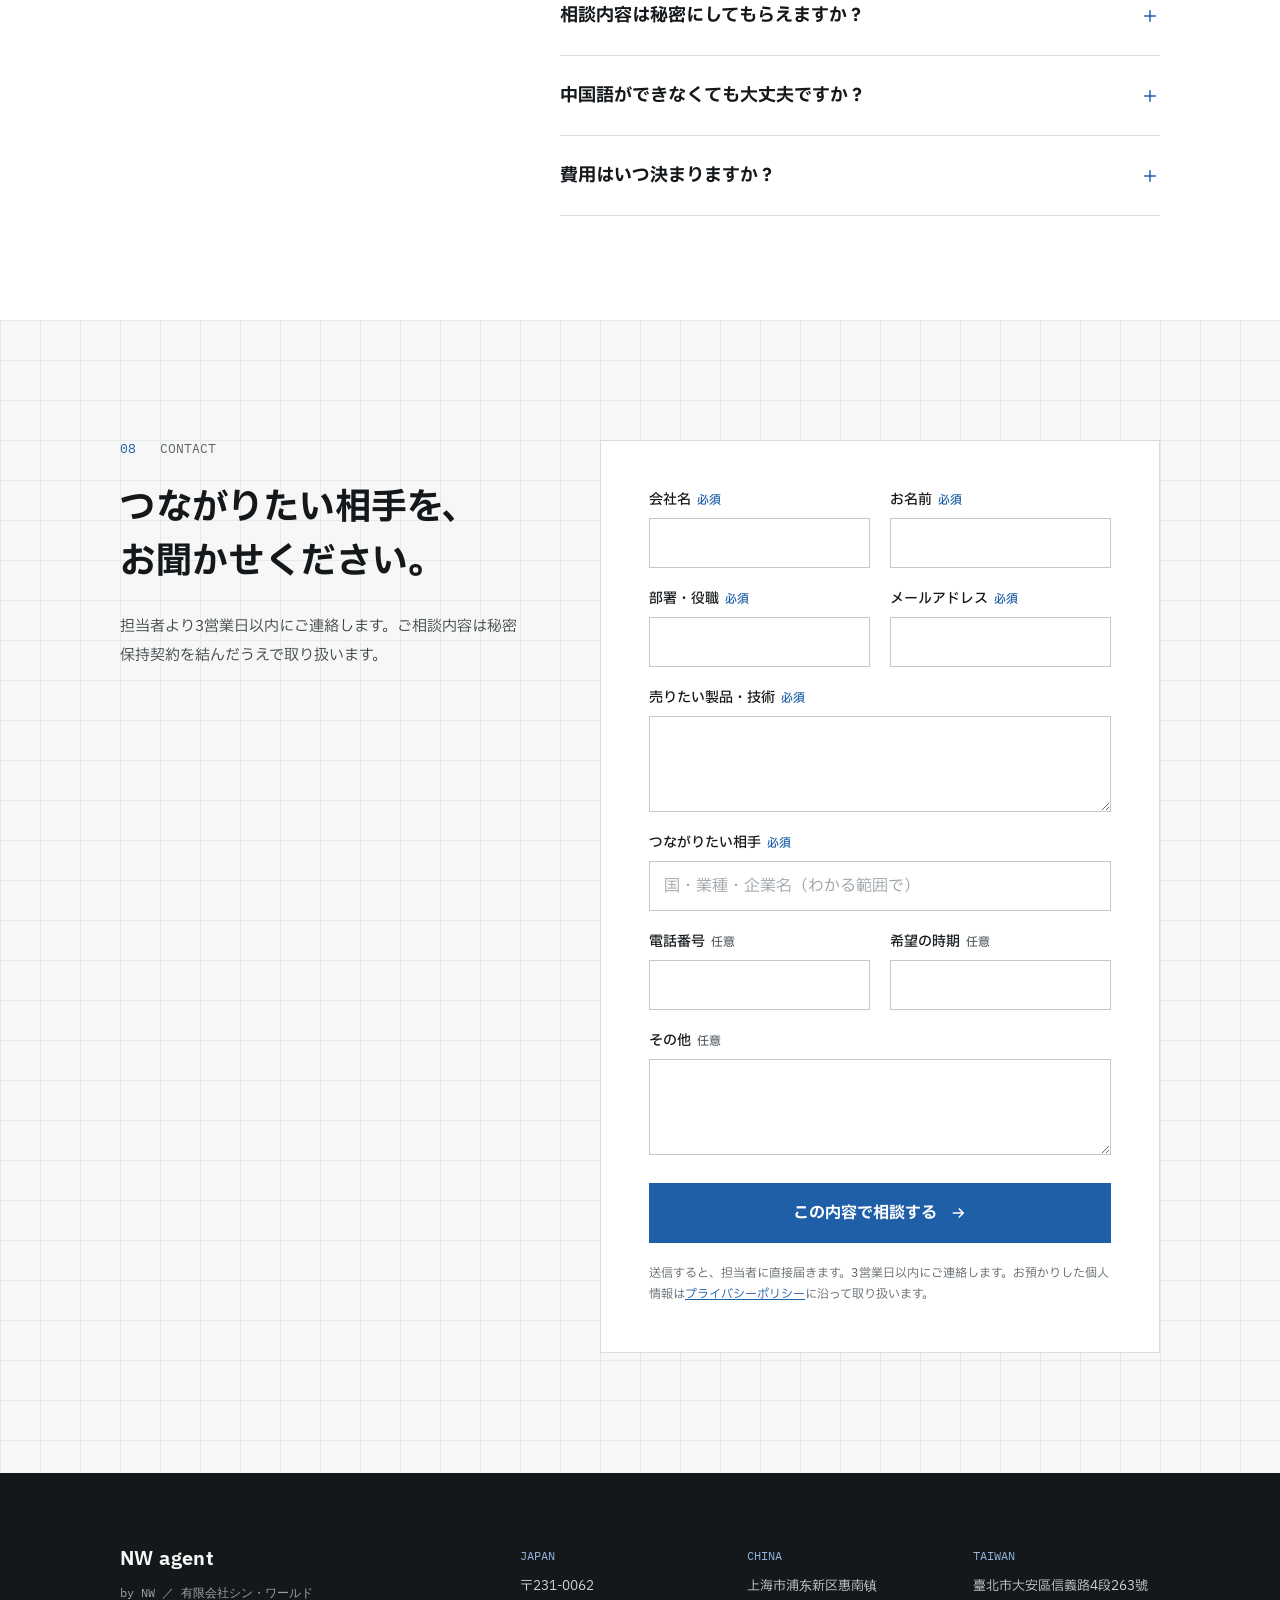
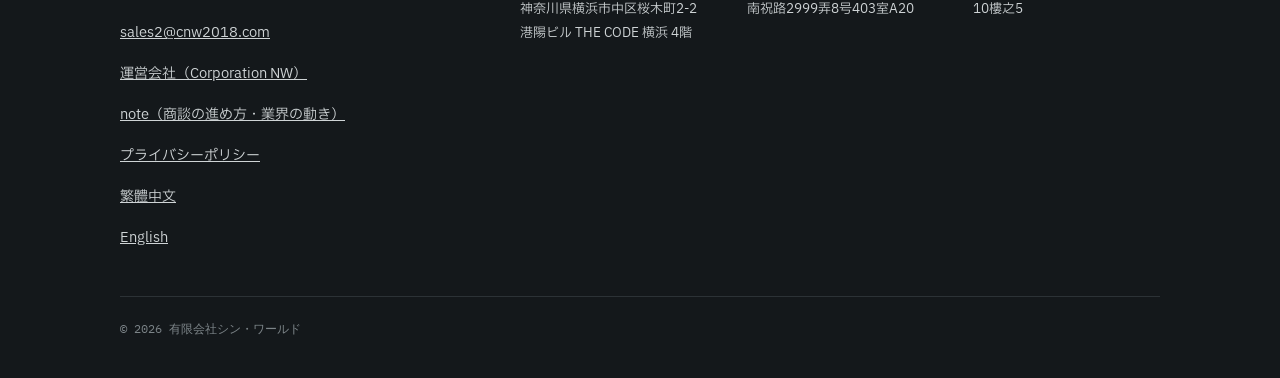
==== commit 867766c2: "NW agent の英語版（/agent/en/）を追加する - 日本語版から生成した英語版ページ、英語表記の地図、英語の送信完了メッセージ - 日本語版・繁體中文版に English へのリンクを追" ====
--- a/index.html
+++ b/index.html
@@ -8,8 +8,9 @@
 <link rel="preconnect" href="https://fonts.googleapis.com">
 <link rel="preconnect" href="https://fonts.gstatic.com" crossorigin>
 <link rel="stylesheet" href="https://fonts.googleapis.com/css2?family=IBM+Plex+Mono:wght@400;500&family=IBM+Plex+Sans+JP:wght@400;500;700&display=swap">
-<link rel="alternate" hreflang="ja" href="https://sales2-nw.github.io/nw-agent-lp/">
-<link rel="alternate" hreflang="zh-Hant-TW" href="https://sales2-nw.github.io/nw-agent-lp/zh-tw/">
+<link rel="alternate" hreflang="ja" href="https://cnw2026.com/agent/">
+<link rel="alternate" hreflang="zh-Hant-TW" href="https://cnw2026.com/agent/zh-tw/">
+<link rel="alternate" hreflang="en" href="https://cnw2026.com/agent/en/">
 <link rel="stylesheet" href="css/style.css">
 </head>
 <body>
@@ -29,6 +30,7 @@
       <a href="#pricing">料金</a>
       <a href="#faq">よくある質問</a>
       <a class="lang-link" href="zh-tw/" lang="zh-Hant-TW" hreflang="zh-Hant-TW"><svg width="16" height="16" viewBox="0 0 24 24" fill="none" stroke="currentColor" stroke-width="1.6" aria-hidden="true"><circle cx="12" cy="12" r="9"/><path d="M3 12h18M12 3c2.5 2.7 3.8 5.7 3.8 9s-1.3 6.3-3.8 9c-2.5-2.7-3.8-5.7-3.8-9S9.5 5.7 12 3z"/></svg>繁體中文</a>
+      <a class="lang-link" href="en/" lang="en" hreflang="en">English</a>
       <a class="nav-cta" href="#contact">紹介について相談する</a>
     </nav>
   </div>
@@ -295,9 +297,10 @@
         <span class="mono">by NW ／ 有限会社シン・ワールド</span>
         <a href="mailto:sales2@cnw2018.com">sales2@cnw2018.com</a>
         <a href="../">運営会社（Corporation NW）</a>
-        <a href="https://note.com/lithe_prawn9804" target="_blank" rel="noopener">note（商談の進め方・業界の動き）</a>
+        <a href="https://note.com/nw_agent" target="_blank" rel="noopener">note（商談の進め方・業界の動き）</a>
         <a href="../privacy/">プライバシーポリシー</a>
         <a class="footer-lang" href="zh-tw/" lang="zh-Hant-TW" hreflang="zh-Hant-TW">繁體中文</a>
+        <a class="footer-lang" href="en/" lang="en" hreflang="en">English</a>
       </div>
       <address class="office">
         <span class="mono">JAPAN</span>
--- a/css/style.css
+++ b/css/style.css
@@ -33,6 +33,7 @@
 h1, h2, h3, p { margin: 0; }
 :lang(zh-Hant-TW) { --sans: "Noto Sans TC", "PingFang TC", "Microsoft JhengHei", sans-serif; }
 :lang(ja) { --sans: "IBM Plex Sans JP", "Hiragino Sans", "Yu Gothic", sans-serif; }
+:lang(en) { --sans: "IBM Plex Sans", "Helvetica Neue", Arial, sans-serif; }
 p, h2 { text-wrap: pretty; }
 img { display: block; max-width: 100%; height: auto; }
 a { color: var(--accent); }
@@ -329,3 +330,24 @@
 .form-status[data-state="sending"] { background: var(--accent-soft); color: var(--accent-hover); }
 .form-status[data-state="ok"] { background: var(--accent-soft); color: var(--accent-hover); font-weight: 500; }
 .form-status[data-state="ng"] { background: #fdecea; color: #a33223; }
+
+/* 英語版：ヘッダーの文字が長いので折り返さないように詰める */
+:lang(en) .brand-name, :lang(en) .brand-sub, :lang(en) .nav a { white-space: nowrap; }
+@media (min-width: 861px) {
+  :lang(en) .nav { gap: 22px; font-size: 13px; }
+  :lang(en) .hero h1 { font-size: 52px; line-height: 1.18; }
+}
+@media (min-width: 861px) and (max-width: 1180px) {
+  :lang(en) .brand-sub { display: none; }
+  :lang(en) .hero h1 { font-size: 42px; }
+}
+
+/* ヘッダーのメニューを 1 行に収める（言語が 3 つになったため） */
+@media (min-width: 861px) {
+  .nav a { white-space: nowrap; }
+}
+@media (min-width: 861px) and (max-width: 1280px) {
+  .nav { gap: 22px; font-size: 13px; }
+  .brand { flex-direction: column; gap: 2px; }
+  .brand-name { font-size: 19px; }
+}
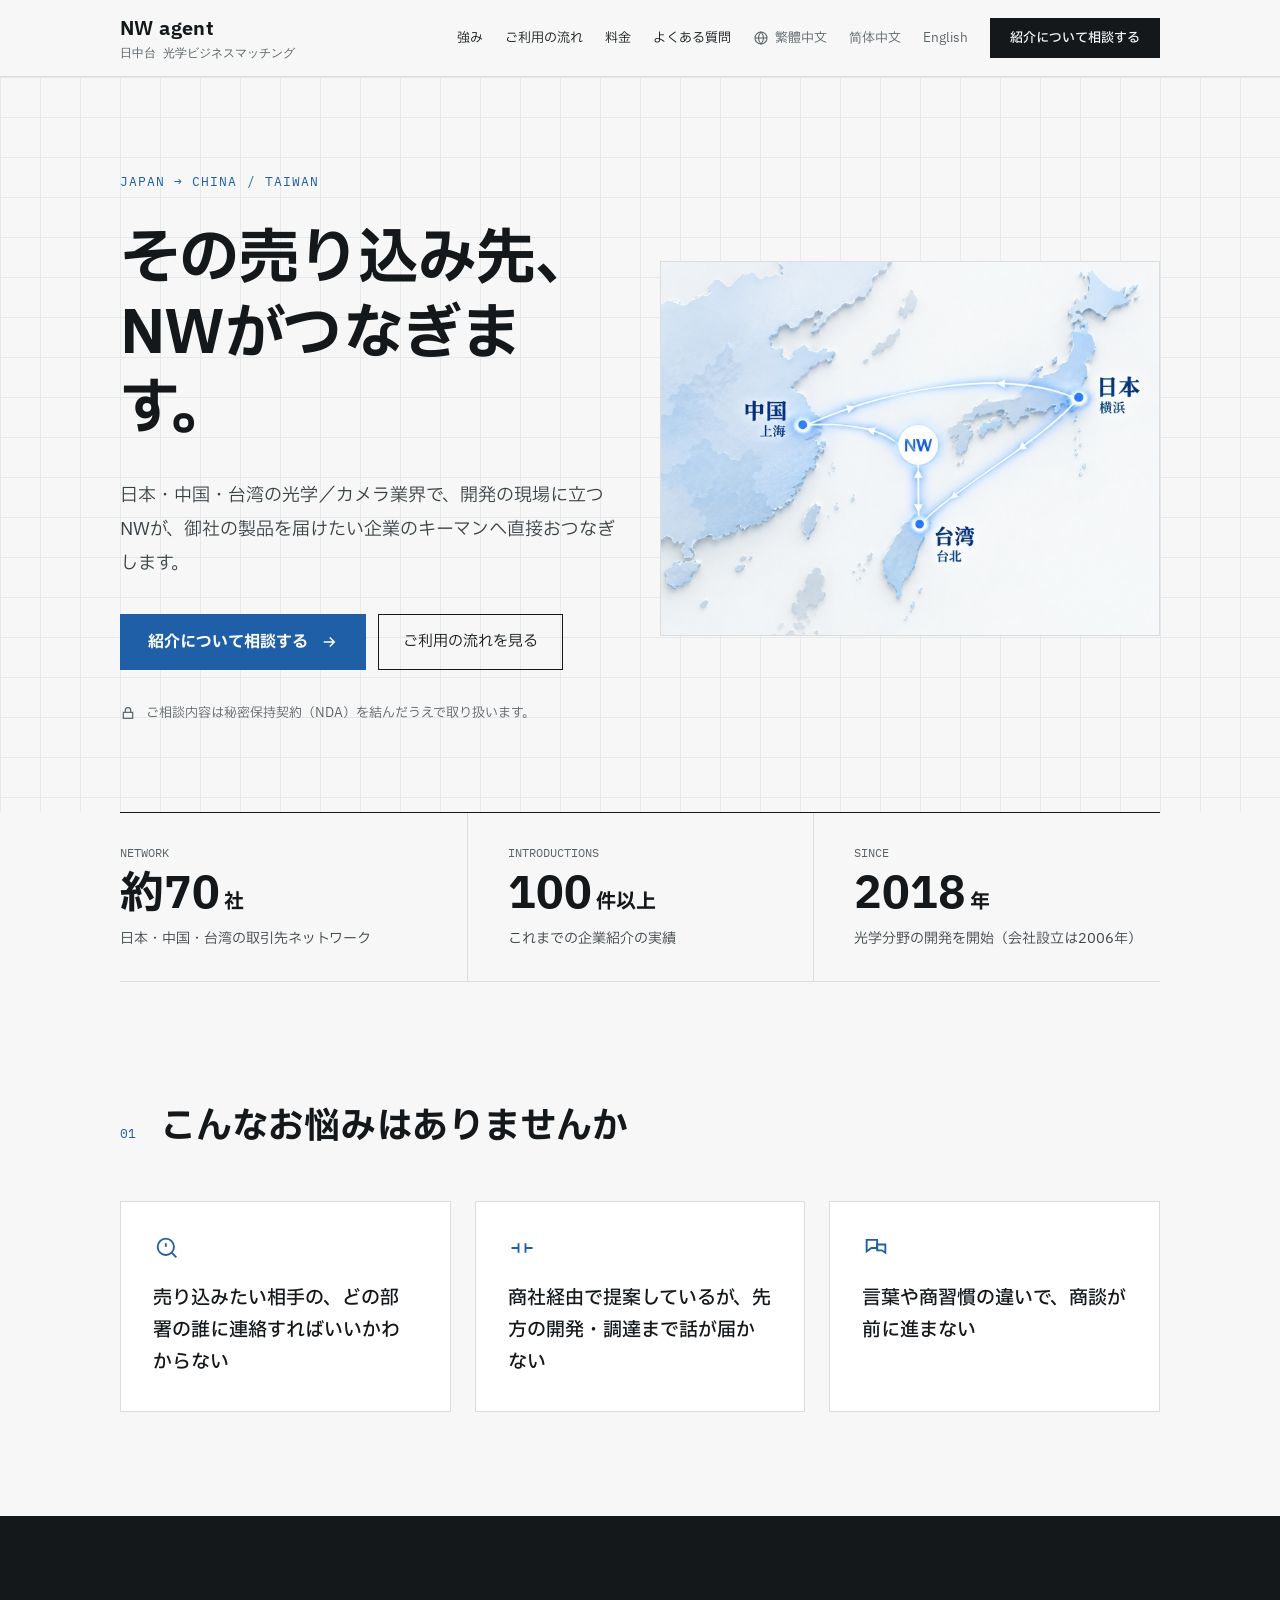
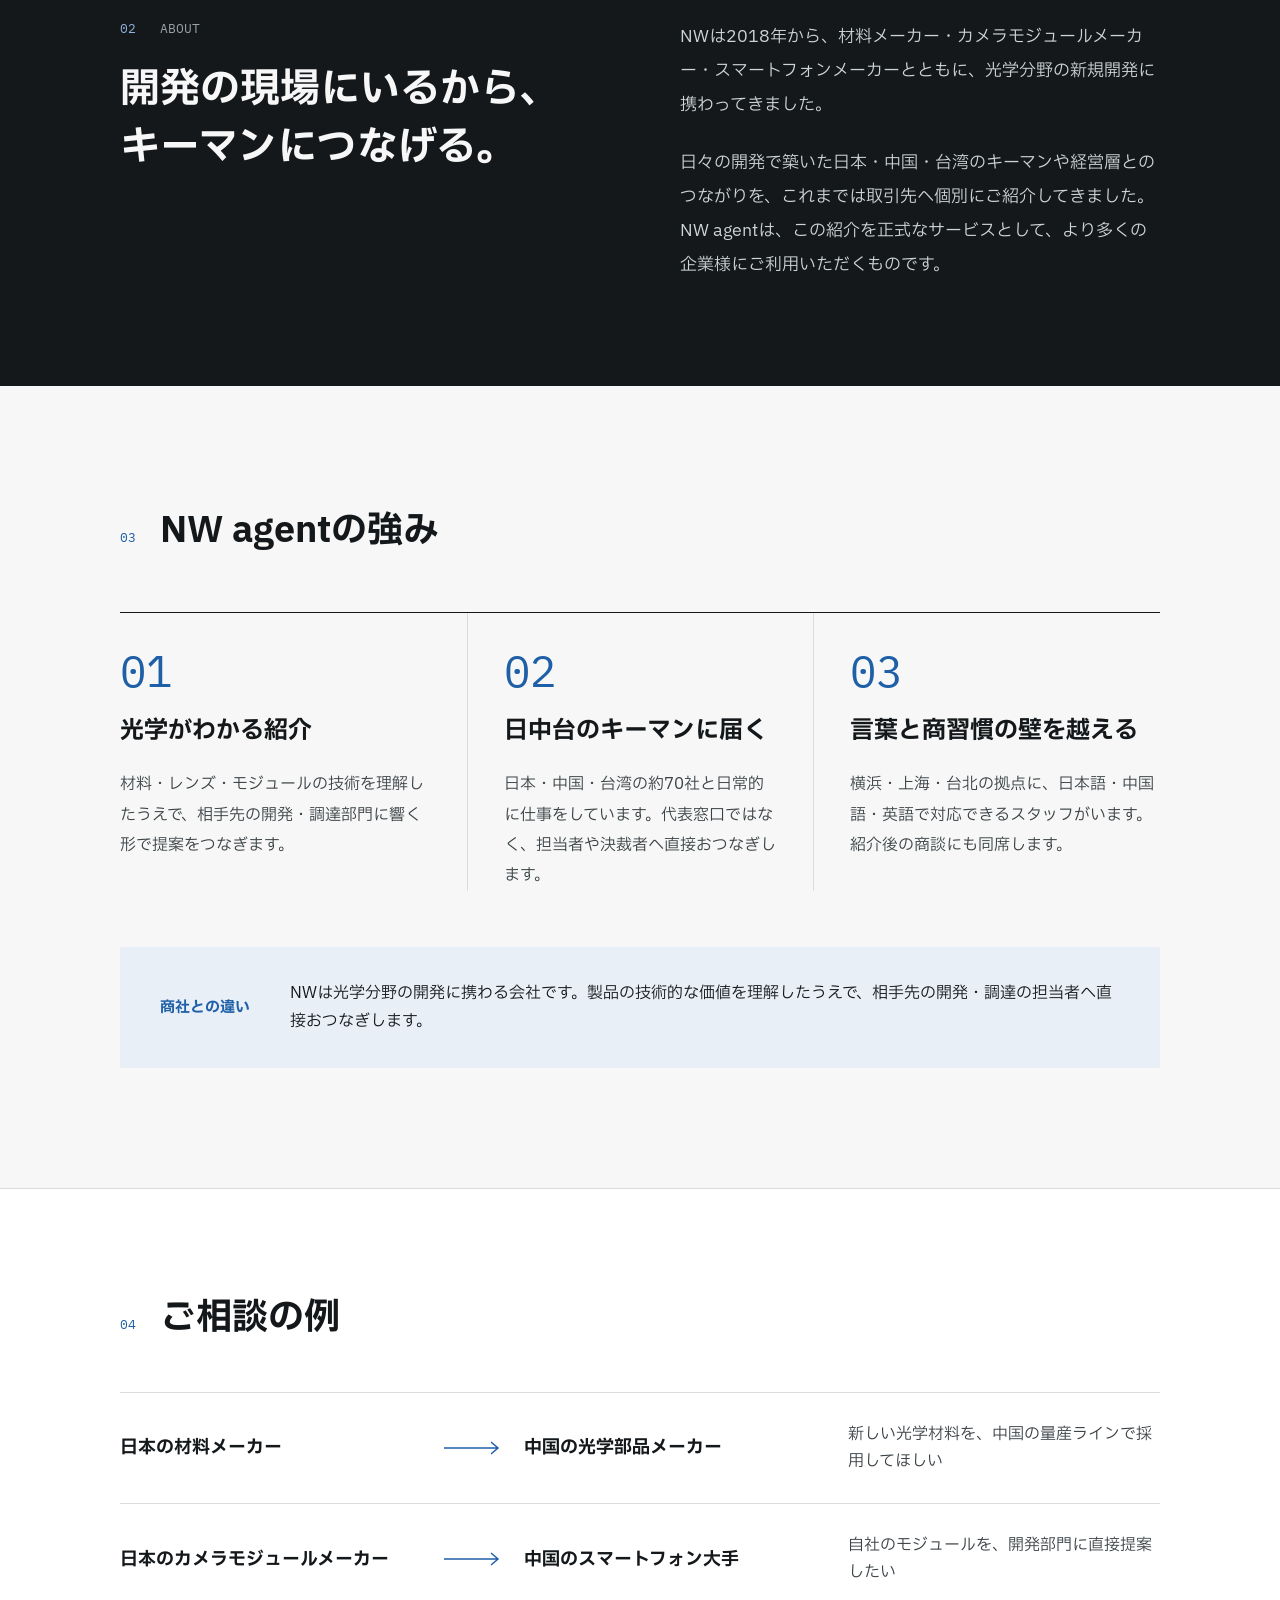
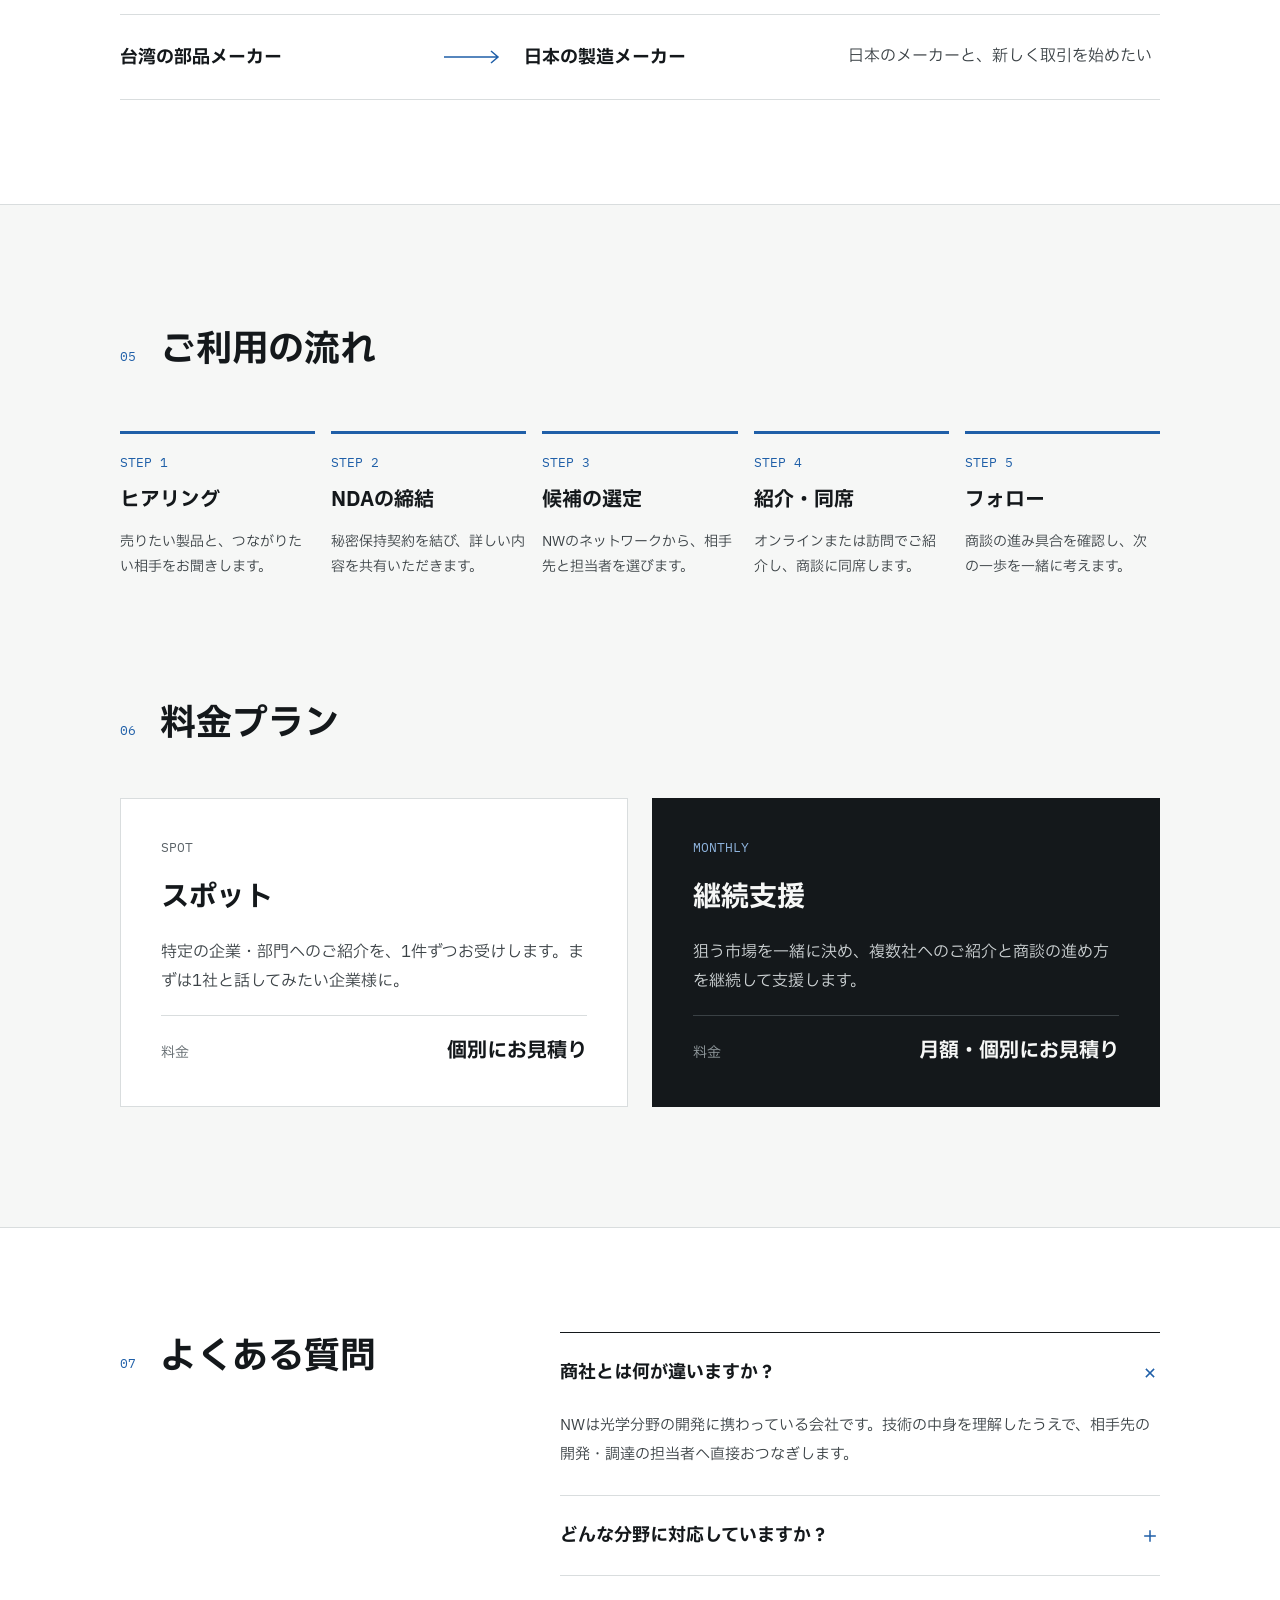
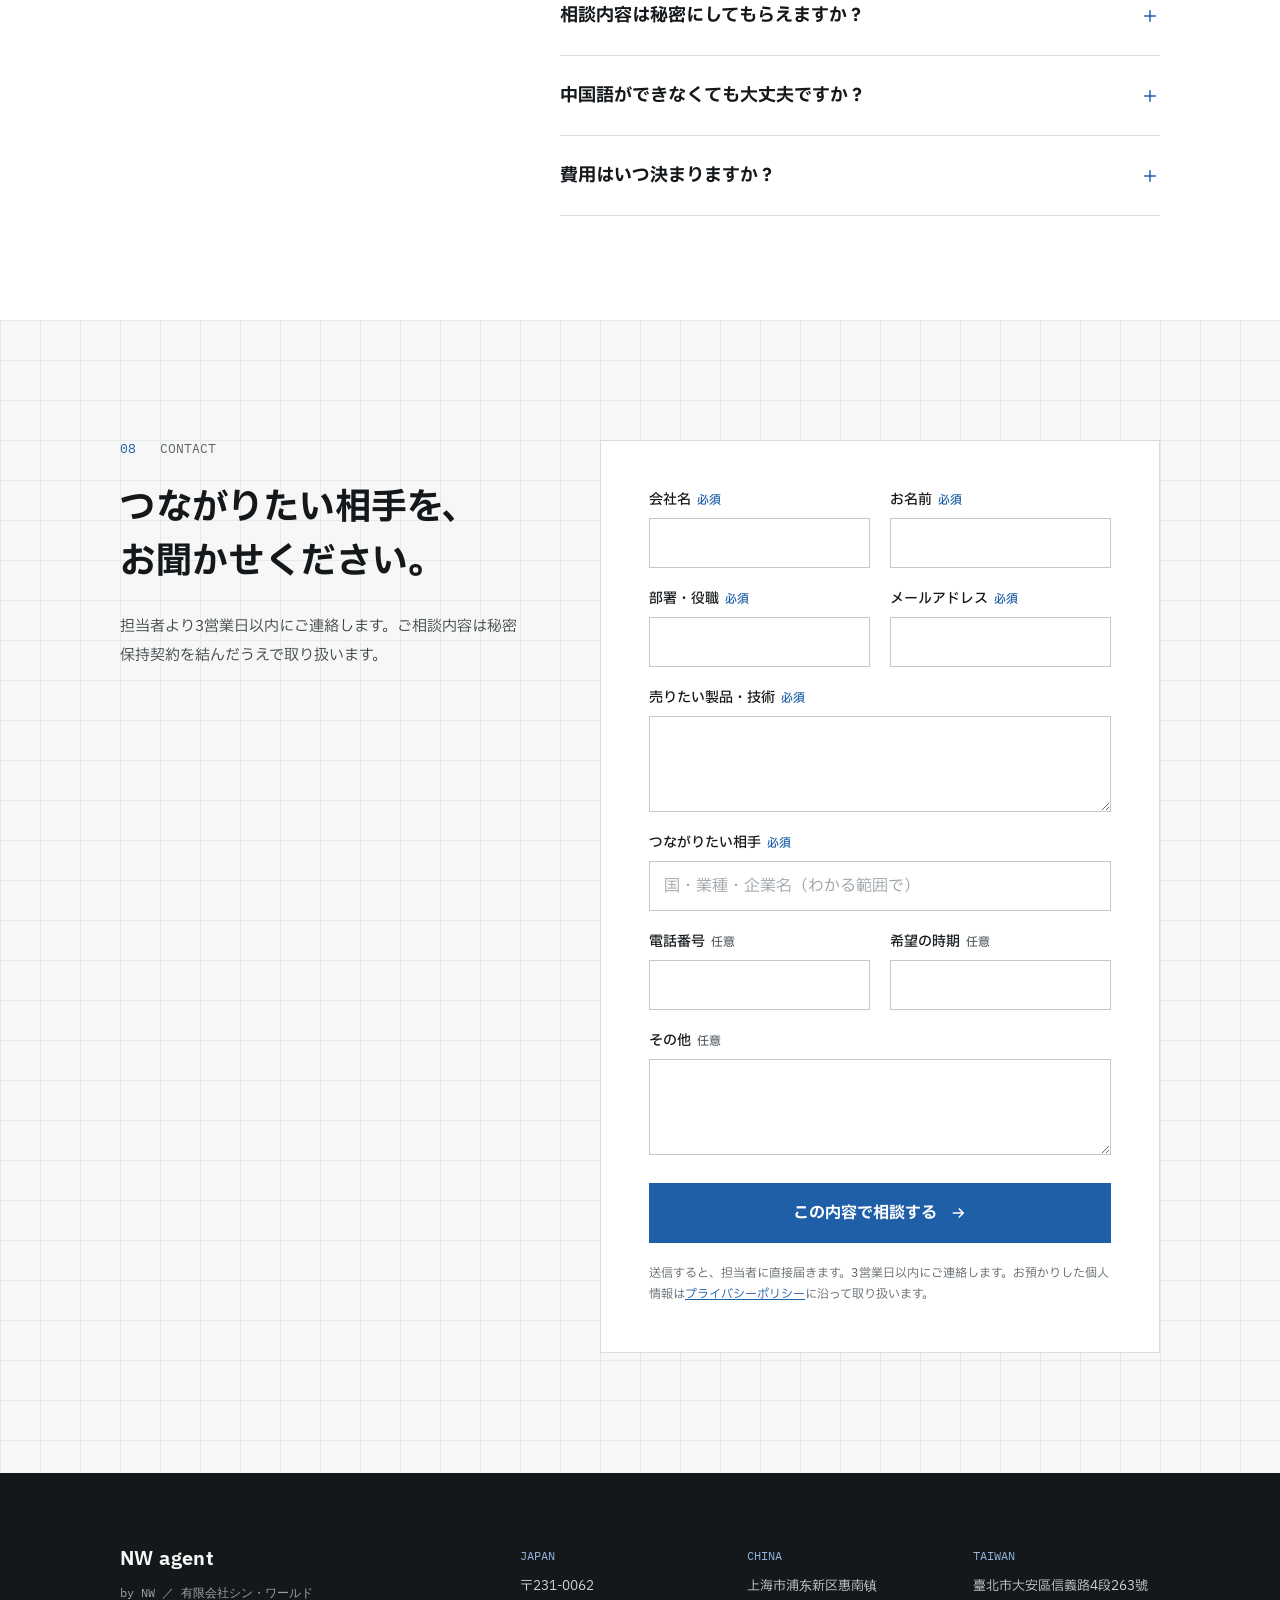
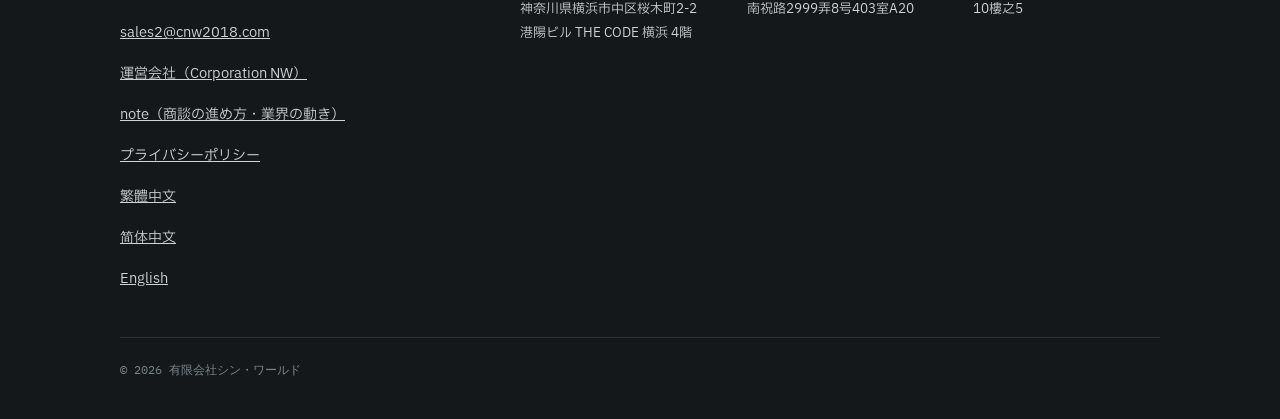
==== commit a23baad6: "簡体字中国語版（/zh-cn/）を追加する 繁體中文版から簡体字版を作った（tools/build_cn.py）。 言語切り替え・hreflang・問い合わせフォームの言語指定と、 送信中・完了メッセ" ====
--- a/index.html
+++ b/index.html
@@ -10,6 +10,7 @@
 <link rel="stylesheet" href="https://fonts.googleapis.com/css2?family=IBM+Plex+Mono:wght@400;500&family=IBM+Plex+Sans+JP:wght@400;500;700&display=swap">
 <link rel="alternate" hreflang="ja" href="https://cnw2026.com/agent/">
 <link rel="alternate" hreflang="zh-Hant-TW" href="https://cnw2026.com/agent/zh-tw/">
+<link rel="alternate" hreflang="zh-Hans" href="https://cnw2026.com/agent/zh-cn/">
 <link rel="alternate" hreflang="en" href="https://cnw2026.com/agent/en/">
 <link rel="stylesheet" href="css/style.css">
 </head>
@@ -30,6 +31,7 @@
       <a href="#pricing">料金</a>
       <a href="#faq">よくある質問</a>
       <a class="lang-link" href="zh-tw/" lang="zh-Hant-TW" hreflang="zh-Hant-TW"><svg width="16" height="16" viewBox="0 0 24 24" fill="none" stroke="currentColor" stroke-width="1.6" aria-hidden="true"><circle cx="12" cy="12" r="9"/><path d="M3 12h18M12 3c2.5 2.7 3.8 5.7 3.8 9s-1.3 6.3-3.8 9c-2.5-2.7-3.8-5.7-3.8-9S9.5 5.7 12 3z"/></svg>繁體中文</a>
+      <a class="lang-link" href="zh-cn/" lang="zh-Hans-CN" hreflang="zh-Hans">简体中文</a>
       <a class="lang-link" href="en/" lang="en" hreflang="en">English</a>
       <a class="nav-cta" href="#contact">紹介について相談する</a>
     </nav>
@@ -300,6 +302,7 @@
         <a href="https://note.com/nw_agent" target="_blank" rel="noopener">note（商談の進め方・業界の動き）</a>
         <a href="../privacy/">プライバシーポリシー</a>
         <a class="footer-lang" href="zh-tw/" lang="zh-Hant-TW" hreflang="zh-Hant-TW">繁體中文</a>
+        <a class="footer-lang" href="zh-cn/" lang="zh-Hans-CN" hreflang="zh-Hans">简体中文</a>
         <a class="footer-lang" href="en/" lang="en" hreflang="en">English</a>
       </div>
       <address class="office">
